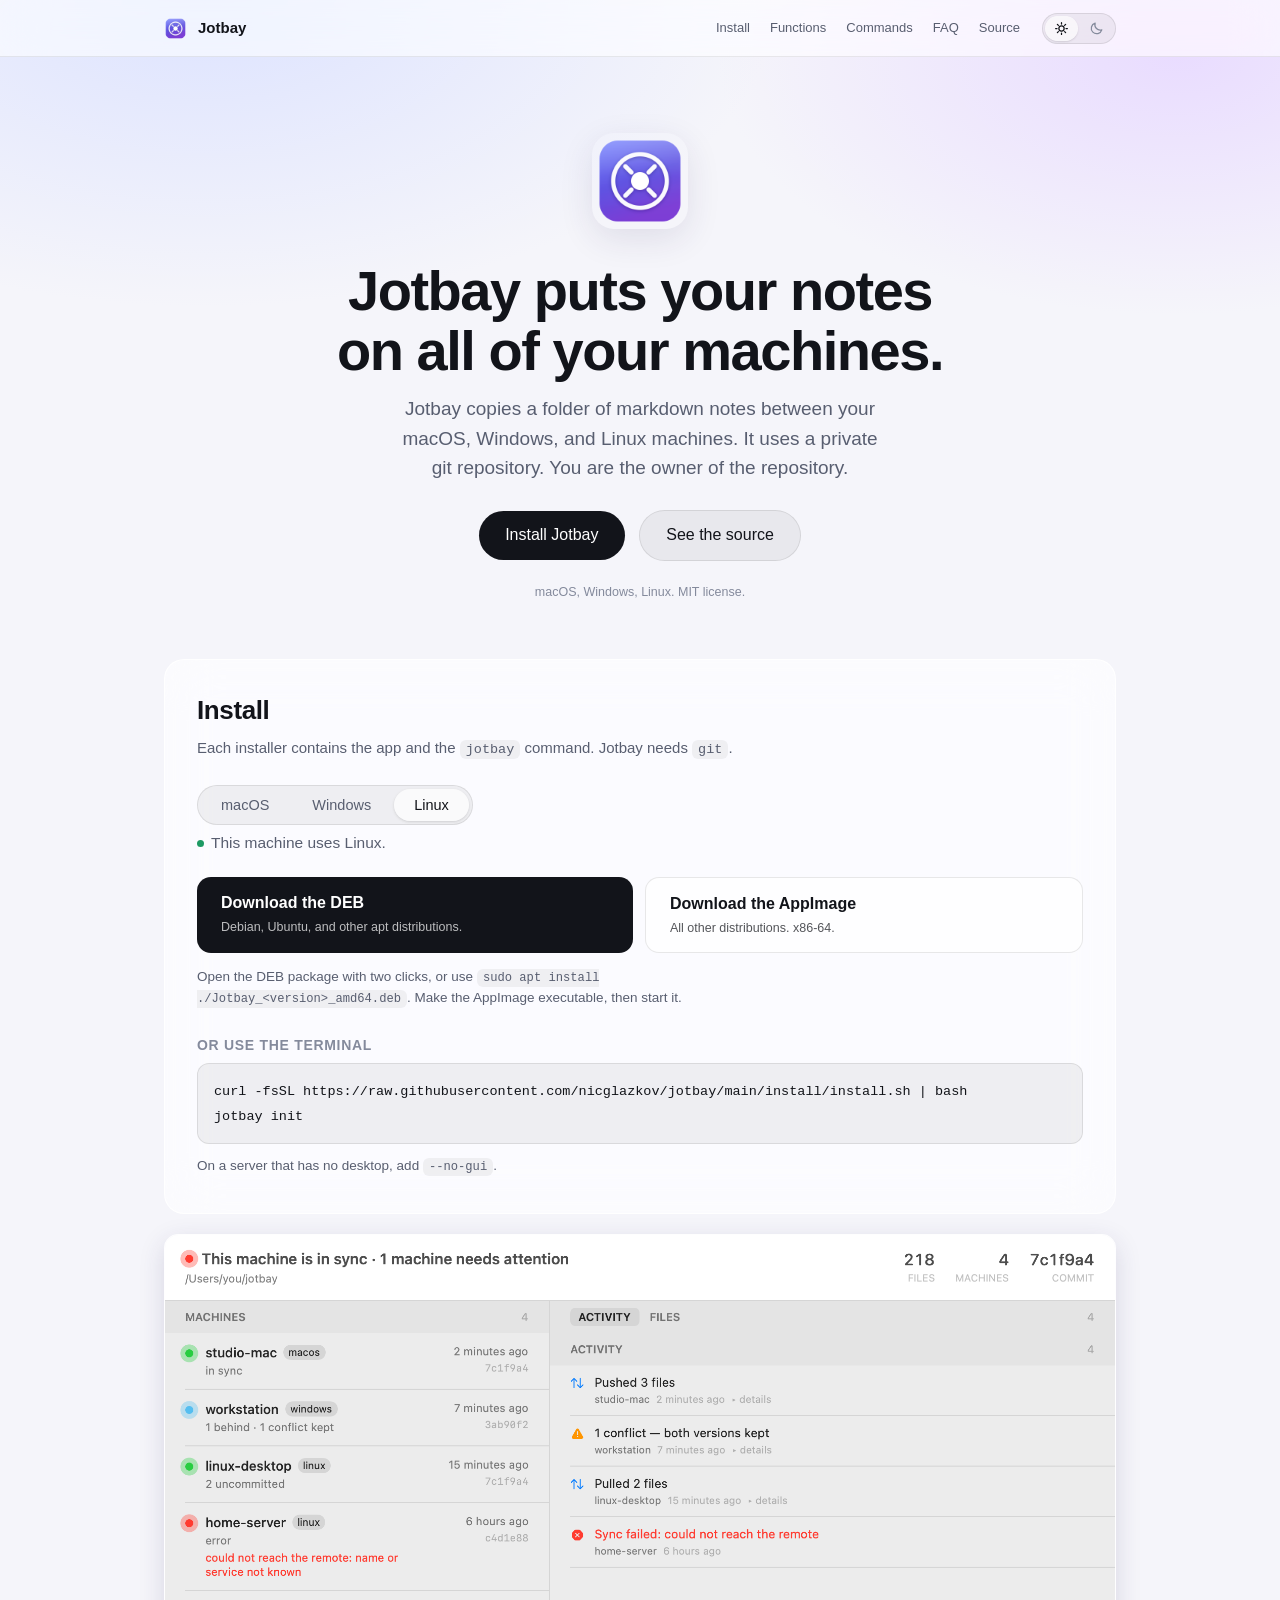
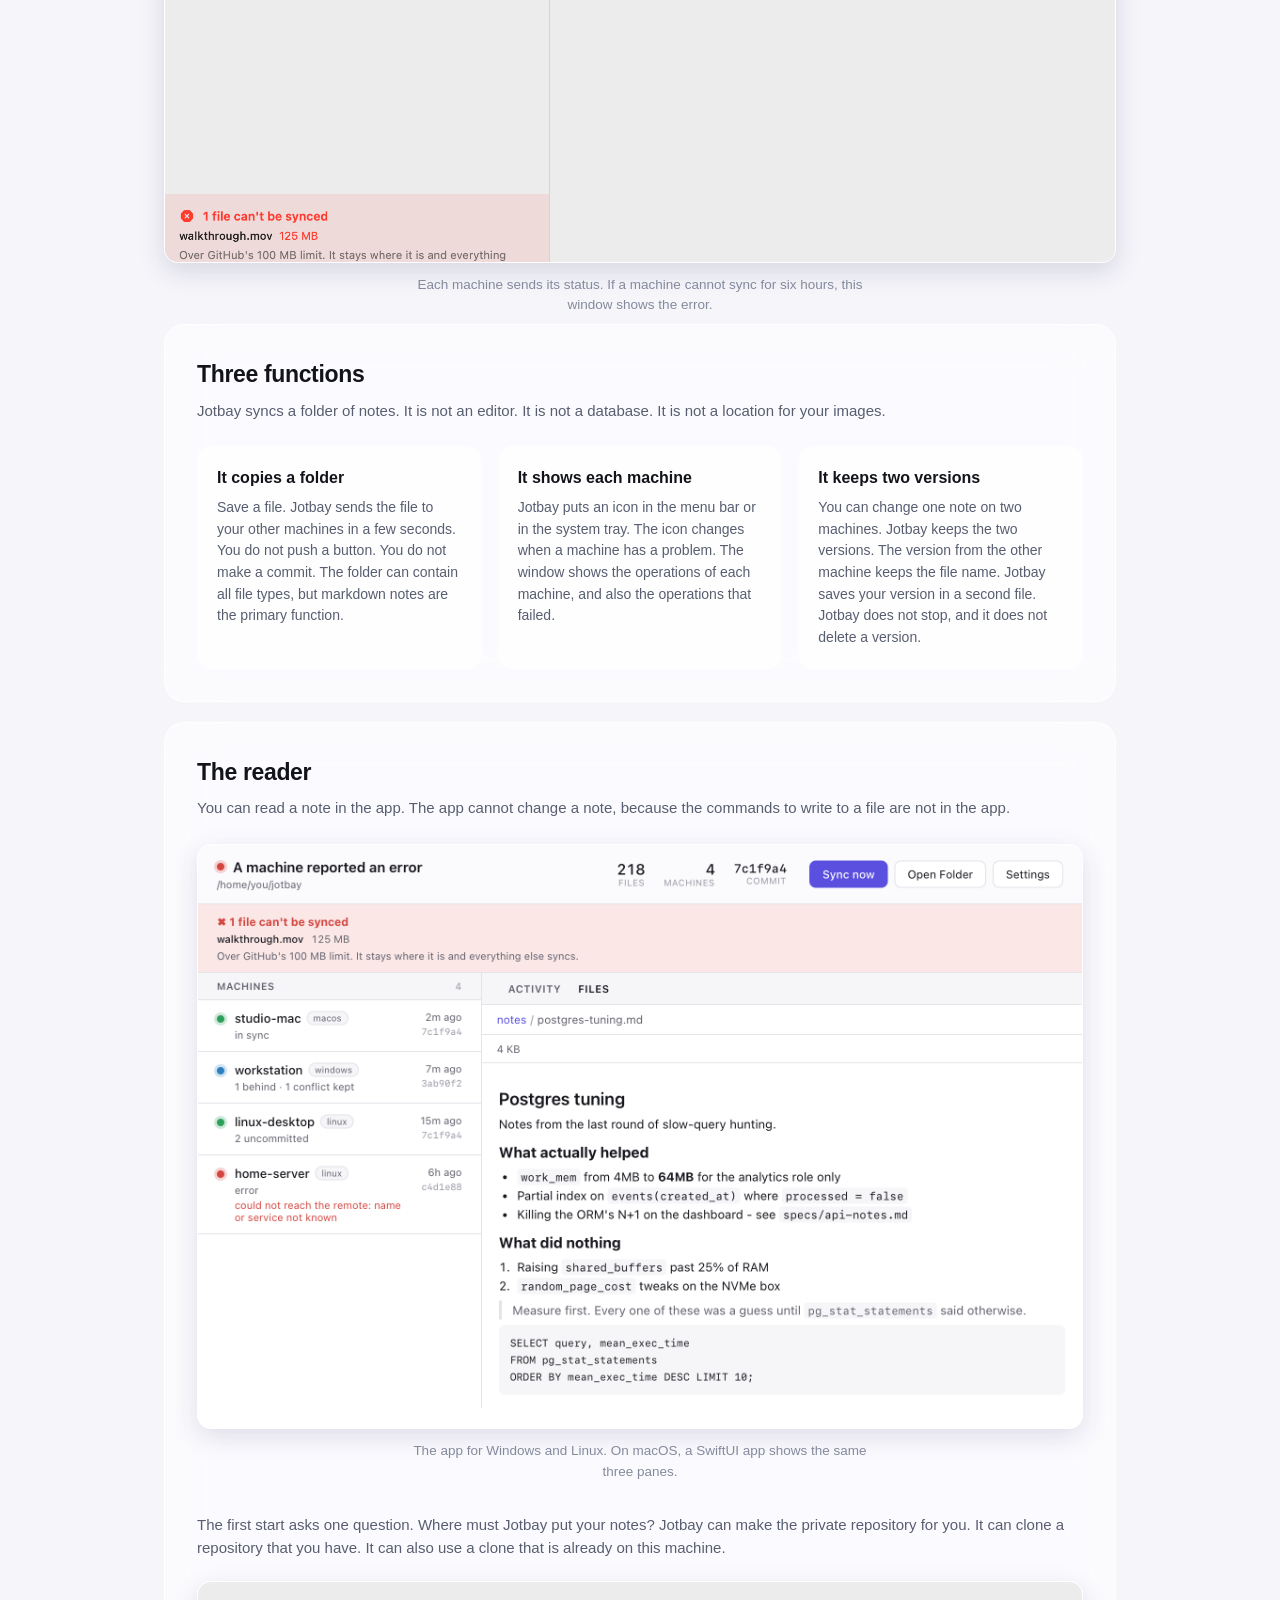
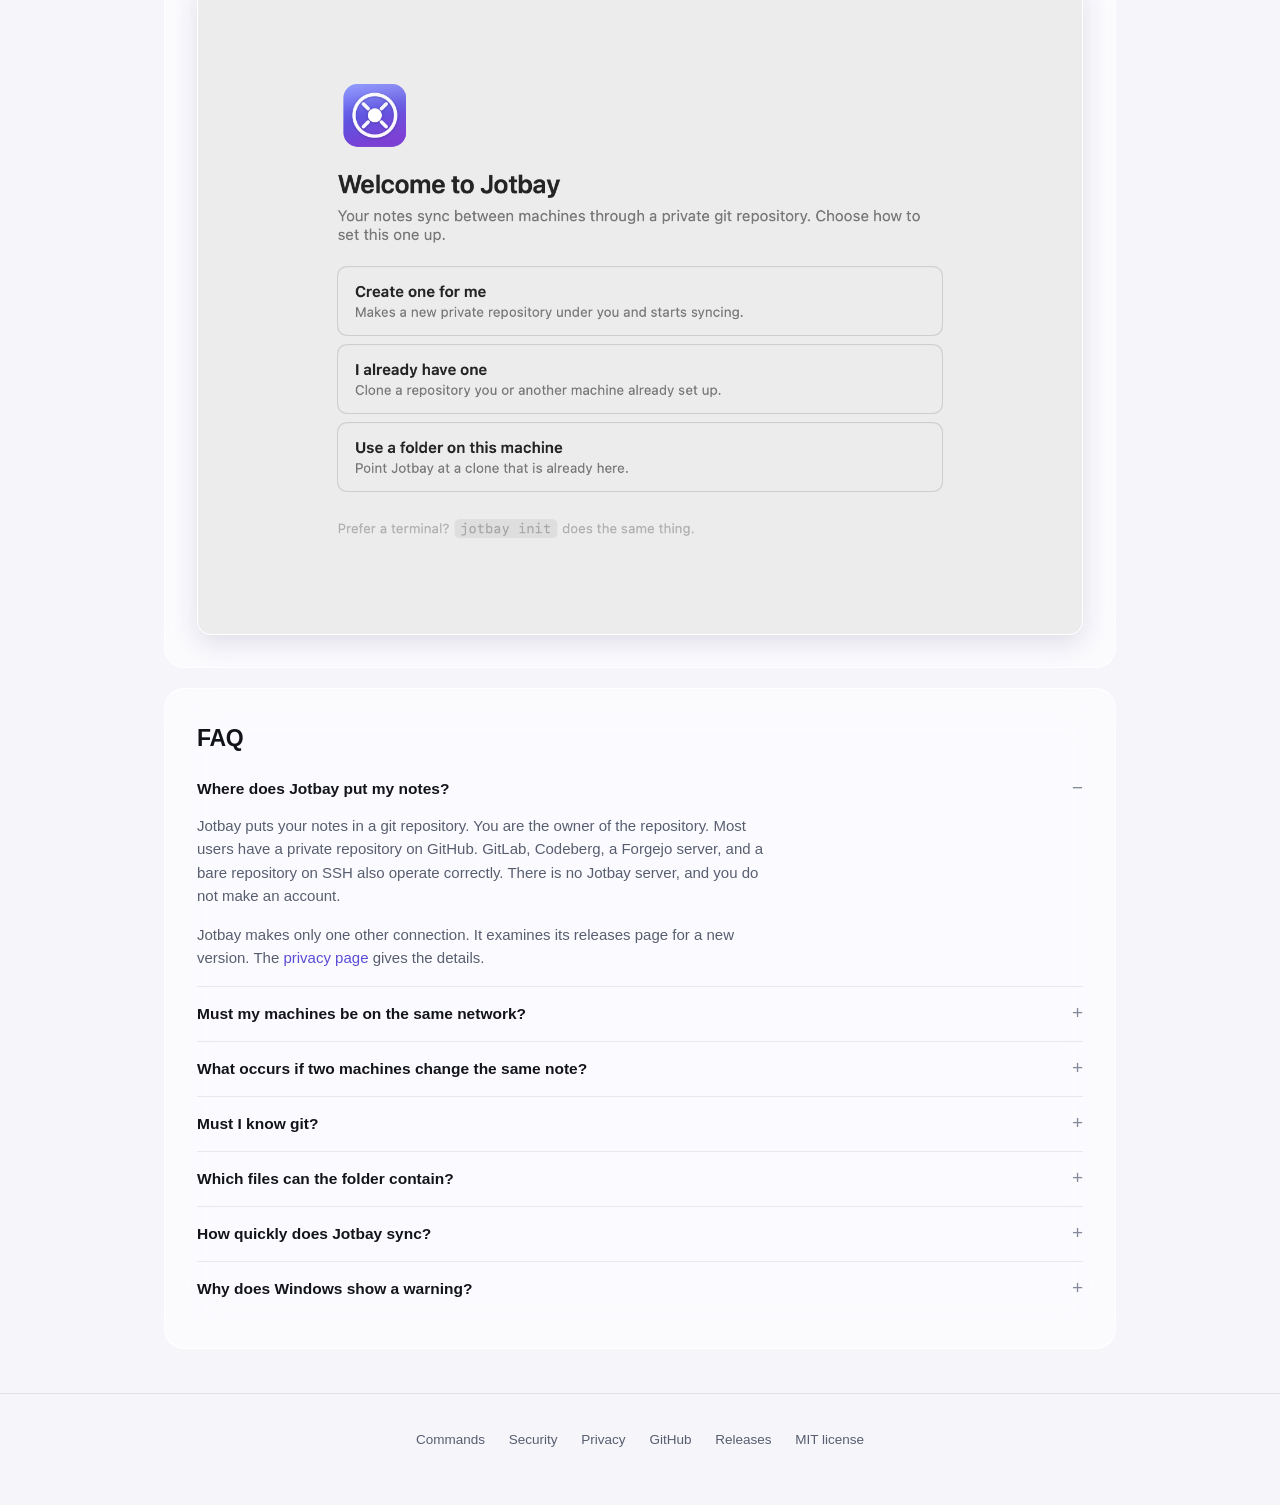
==== docs/index.html @ ca7bbd6d "Put install at the top, and give commands, security, and privacy real pages The install section move" ====
<!doctype html>
<html lang="en">
<head>
<meta charset="utf-8">
<meta name="viewport" content="width=device-width, initial-scale=1">
<title>Jotbay, your notes on all of your machines</title>
<meta name="description" content="Jotbay copies a folder of markdown notes to your macOS, Windows, and Linux machines. It uses a private git repository. There is no server and no account.">
<meta name="theme-color" content="#f5f5fa" media="(prefers-color-scheme: light)">
<meta name="theme-color" content="#08080c" media="(prefers-color-scheme: dark)">
<meta property="og:title" content="Jotbay">
<meta property="og:description" content="Jotbay puts your notes on all of your machines. It uses a private git repository. You are the owner of the repository.">
<meta property="og:type" content="website">
<meta property="og:url" content="https://nicglazkov.github.io/jotbay/">
<meta property="og:image" content="https://nicglazkov.github.io/jotbay/images/icon.png">
<meta name="twitter:card" content="summary_large_image">
<link rel="icon" href="images/icon.png">
<script>
  // Applied before first paint so the page never flashes the wrong theme.
  (function(){try{var s=localStorage.getItem("jotbay-theme");
  if(s==="light"||s==="dark")document.documentElement.setAttribute("data-theme",s);}catch(e){}})();
</script>
<link rel="stylesheet" href="style.css">
</head>
<body>

<div class="bar"><div class="shell">
  <a class="brand" href="index.html"><img src="images/icon.png" alt=""><b>Jotbay</b></a>
  <span class="grow"></span>
  <nav>
    <a href="#install">Install</a>
    <a href="#what">Functions</a>
    <a href="commands.html">Commands</a>
    <a href="#faq">FAQ</a>
    <a href="https://github.com/nicglazkov/jotbay">Source</a>
  </nav>
  <div class="themer" role="group" aria-label="Color theme">
    <button type="button" id="lightBtn" aria-pressed="false" aria-label="Light theme">
      <svg viewBox="0 0 24 24" fill="none" stroke="currentColor" stroke-width="2" stroke-linecap="round" aria-hidden="true">
        <circle cx="12" cy="12" r="4.2"/><path d="M12 2.6v2.2M12 19.2v2.2M2.6 12h2.2M19.2 12h2.2M5.4 5.4l1.6 1.6M17 17l1.6 1.6M18.6 5.4L17 7M7 17l-1.6 1.6"/>
      </svg></button>
    <button type="button" id="darkBtn" aria-pressed="false" aria-label="Dark theme">
      <svg viewBox="0 0 24 24" fill="none" stroke="currentColor" stroke-width="2" stroke-linecap="round" stroke-linejoin="round" aria-hidden="true">
        <path d="M20.5 14.2A8.6 8.6 0 0 1 9.8 3.5a8.6 8.6 0 1 0 10.7 10.7z"/>
      </svg></button>
  </div>
</div></div>

<div class="shell">

  <header class="hero">
    <img class="icon" src="images/icon.png" alt="" width="96" height="96">
    <h1>Jotbay puts your notes<br>on all of your machines.</h1>
    <p class="lede">Jotbay copies a folder of markdown notes between your macOS, Windows,
      and Linux machines. It uses a private git repository. You are the owner of the
      repository.</p>
    <div class="cta">
      <a class="fill" href="#install">Install Jotbay</a>
      <a class="ghost" href="https://github.com/nicglazkov/jotbay">See the source</a>
    </div>
    <p class="fineprint">macOS, Windows, Linux. MIT license.</p>
  </header>

  <section class="panel getit" id="install">
    <h2>Install</h2>
    <p class="note">Each installer contains the app and the <code>jotbay</code> command.
      Jotbay needs <code>git</code>.</p>

    <div class="tabrow">
      <div class="tabs" role="tablist" aria-label="Operating system">
        <button type="button" role="tab" id="tab-macos" data-os="macos"
                aria-selected="false" aria-controls="pane-macos">macOS</button>
        <button type="button" role="tab" id="tab-windows" data-os="windows"
                aria-selected="false" aria-controls="pane-windows">Windows</button>
        <button type="button" role="tab" id="tab-linux" data-os="linux"
                aria-selected="false" aria-controls="pane-linux">Linux</button>
      </div>
      <span class="ver" id="ver" hidden></span>
    </div>
    <p class="detected" id="detected" hidden></p>

    <div class="osp" id="pane-macos" role="tabpanel" aria-labelledby="tab-macos" hidden>
      <div class="dlrow">
        <a class="dl primary" data-asset="Jotbay.dmg"
           href="https://github.com/nicglazkov/jotbay/releases/latest">
          <span class="t">Download the DMG</span>
          <span class="s">macOS 14 or later. Apple silicon and Intel.</span>
        </a>
      </div>
      <p class="dlnote">Open the disk image. Move Jotbay to the Applications folder.
        Apple signed and notarized this app.</p>
      <h3>Or use Homebrew</h3>
      <pre><code>brew trust nicglazkov/tap
brew install --cask nicglazkov/tap/jotbay</code></pre>
      <p class="dlnote">Homebrew must trust a tap before it loads a cask from that tap.
        You do the first command one time.</p>
    </div>

    <div class="osp" id="pane-windows" role="tabpanel" aria-labelledby="tab-windows" hidden>
      <div class="dlrow">
        <a class="dl primary" data-asset="-setup.exe"
           href="https://github.com/nicglazkov/jotbay/releases/latest">
          <span class="t">Download the installer</span>
          <span class="s">Windows 10 or later. 64 bit.</span>
        </a>
      </div>
      <p class="dlnote">The installer writes only to your user account. It does not ask for
        administrator permission. This installer has no code signature, and SmartScreen
        shows a warning. Click <strong>More info</strong>, then click
        <strong>Run anyway</strong>.</p>
      <h3>Or use PowerShell</h3>
      <pre><code>irm https://raw.githubusercontent.com/nicglazkov/jotbay/main/install/install.ps1 | iex
jotbay init</code></pre>
    </div>

    <div class="osp" id="pane-linux" role="tabpanel" aria-labelledby="tab-linux" hidden>
      <div class="dlrow">
        <a class="dl primary" data-asset="_amd64.deb"
           href="https://github.com/nicglazkov/jotbay/releases/latest">
          <span class="t">Download the DEB</span>
          <span class="s">Debian, Ubuntu, and other apt distributions.</span>
        </a>
        <a class="dl second" data-asset=".AppImage"
           href="https://github.com/nicglazkov/jotbay/releases/latest">
          <span class="t">Download the AppImage</span>
          <span class="s">All other distributions. x86-64.</span>
        </a>
      </div>
      <p class="dlnote">Open the DEB package with two clicks, or use
        <code>sudo apt install ./Jotbay_&lt;version&gt;_amd64.deb</code>. Make the AppImage
        executable, then start it.</p>
      <h3>Or use the terminal</h3>
      <pre><code>curl -fsSL https://raw.githubusercontent.com/nicglazkov/jotbay/main/install/install.sh | bash
jotbay init</code></pre>
      <p class="dlnote">On a server that has no desktop, add <code>--no-gui</code>.</p>
    </div>
  </section>

  <figure class="stage">
    <img class="shot only-light" src="images/macos-main.png" alt="The Jotbay window. It shows four machines and a list of the operations of each machine">
    <img class="shot only-dark" src="images/macos-main-dark.png" alt="The Jotbay window. It shows four machines and a list of the operations of each machine">
    <figcaption>Each machine sends its status. If a machine cannot sync for six hours,
      this window shows the error.</figcaption>
  </figure>

  <section class="panel" id="what">
    <h2>Three functions</h2>
    <p class="note">Jotbay syncs a folder of notes. It is not an editor. It is not a database.
      It is not a location for your images.</p>
    <div class="trio">
      <div class="chip">
        <h3>It copies a folder</h3>
        <p>Save a file. Jotbay sends the file to your other machines in a few seconds. You do
          not push a button. You do not make a commit. The folder can contain all file types,
          but markdown notes are the primary function.</p>
      </div>
      <div class="chip">
        <h3>It shows each machine</h3>
        <p>Jotbay puts an icon in the menu bar or in the system tray. The icon changes when a
          machine has a problem. The window shows the operations of each machine, and also the
          operations that failed.</p>
      </div>
      <div class="chip">
        <h3>It keeps two versions</h3>
        <p>You can change one note on two machines. Jotbay keeps the two versions. The version
          from the other machine keeps the file name. Jotbay saves your version in a second
          file. Jotbay does not stop, and it does not delete a version.</p>
      </div>
    </div>
  </section>

  <section class="panel">
    <h2>The reader</h2>
    <p class="note">You can read a note in the app. The app cannot change a note, because the
      commands to write to a file are not in the app.</p>
    <figure>
      <img class="shot" src="images/tauri-preview.png" alt="A markdown note in the Jotbay reader. The note has headings, lists, and a code block">
      <figcaption>The app for Windows and Linux. On macOS, a SwiftUI app shows the same
        three panes.</figcaption>
    </figure>
    <p class="note" style="margin:30px 0 22px">The first start asks one question. Where must
      Jotbay put your notes? Jotbay can make the private repository for you. It can clone a
      repository that you have. It can also use a clone that is already on this machine.</p>
    <figure>
      <img class="shot only-light" src="images/macos-first-run.png" alt="The first start of Jotbay. It shows the three setup options">
      <img class="shot only-dark" src="images/macos-first-run-dark.png" alt="The first start of Jotbay. It shows the three setup options">
    </figure>
  </section>

  <section class="panel" id="faq">
    <h2>FAQ</h2>

    <details class="qa" open>
      <summary>Where does Jotbay put my notes?</summary>
      <p>Jotbay puts your notes in a git repository. You are the owner of the repository. Most
        users have a private repository on GitHub. GitLab, Codeberg, a Forgejo server, and a
        bare repository on SSH also operate correctly. There is no Jotbay server, and you do
        not make an account.</p>
      <p>Jotbay makes only one other connection. It examines its releases page for a new
        version. The <a href="privacy.html">privacy page</a> gives the details.</p>
    </details>

    <details class="qa">
      <summary>Must my machines be on the same network?</summary>
      <p>No. The machines do not connect to each other. Each machine connects only to the git
        repository. A laptop on a hotel network and a desktop at your home operate in the same
        manner. You do not need a VPN, and you do not open a port.</p>
    </details>

    <details class="qa">
      <summary>What occurs if two machines change the same note?</summary>
      <p>Jotbay keeps the two versions. The version from the other machine keeps the file name.
        Jotbay saves your version as <code>note.conflict-&lt;machine&gt;-&lt;time&gt;.md</code>.
        You can correct the two files later. Jotbay does not stop the sync.</p>
    </details>

    <details class="qa">
      <summary>Must I know git?</summary>
      <p>No. The setup asks where to put your notes, and Jotbay does the other steps. The word
        commit is not in the interface.</p>
      <p>If you know git, the repository is a usual git repository. You can examine it, clone
        it, and use it in a script.</p>
    </details>

    <details class="qa">
      <summary>Which files can the folder contain?</summary>
      <p>The folder can contain all file types. Jotbay copies each file byte for byte. The
        limits come from git, not from Jotbay. Git rejects a file of 100 MB or more. Jotbay
        does not make a commit for such a file, and it shows the file in the app.</p>
      <p>The quantity of the changes is more important than the size. Git keeps a copy of each
        version of a binary file. If you change an image 20 times, the repository keeps the 20
        versions. Each machine then downloads the 20 versions. Markdown notes, screenshots,
        and PDF files are satisfactory. Put video files in a different location.</p>
    </details>

    <details class="qa">
      <summary>How quickly does Jotbay sync?</summary>
      <p>Jotbay syncs two seconds after you stop. Usually a note is on your other machines in
        less than ten seconds. If you make no changes, Jotbay stops the checks. If you open a
        window, Jotbay asks the other machines for their status.</p>
      <p>Two users cannot write in one note at the same time. Jotbay is a tool for the notes
        that you need on the next machine.</p>
    </details>

    <details class="qa">
      <summary>Why does Windows show a warning?</summary>
      <p>The Windows installer has no code signature. Microsoft Defender SmartScreen shows a
        warning for an unknown app. Click <strong>More info</strong>, then click
        <strong>Run anyway</strong>. The browser shows no warning, and the installer does not
        ask for administrator permission. The macOS app has a signature and a notarization
        from Apple.</p>
    </details>
  </section>

</div>

<footer>
  <a href="commands.html">Commands</a>
  <a href="security.html">Security</a>
  <a href="privacy.html">Privacy</a>
  <a href="https://github.com/nicglazkov/jotbay">GitHub</a>
  <a href="https://github.com/nicglazkov/jotbay/releases">Releases</a>
  <a href="https://github.com/nicglazkov/jotbay/blob/main/LICENSE">MIT license</a>
</footer>

<script src="theme.js"></script>
<script>
  // The install pane. The tabs work with no network and no detection; the
  // fetch below only upgrades the buttons from "the releases page" to the
  // exact file, and names the version. A failed fetch changes nothing.
  var REPO = "nicglazkov/jotbay";
  var NAMES = {macos: "macOS", windows: "Windows", linux: "Linux"};
  var tabs = [].slice.call(document.querySelectorAll(".tabs button"));
  var line = document.getElementById("detected");

  // Android reports "Linux" and iOS reports a Mac-like platform, so both are
  // tested first. Neither has a Jotbay build, and a guess for them would send
  // a phone user to a file that cannot run.
  function detect(){
    var ua = navigator.userAgent || "";
    var p = (navigator.userAgentData && navigator.userAgentData.platform) ||
            navigator.platform || "";
    if (/Android/i.test(ua)) return "mobile";
    if (/iPhone|iPad|iPod/i.test(ua)) return "mobile";
    if (/Mac/i.test(p) || /Mac OS X/i.test(ua)) return "macos";
    if (/Win/i.test(p) || /Windows/i.test(ua)) return "windows";
    if (/Linux|X11|CrOS/i.test(p + ua)) return "linux";
    return null;
  }
  var found = detect();

  // The line under the tabs describes the detected machine, so it must go away
  // when the visitor selects a different tab. If it stays, the page says
  // "This machine uses macOS" above the Linux downloads.
  function selectOS(os){
    tabs.forEach(function(t){
      var on = t.getAttribute("data-os") === os;
      t.setAttribute("aria-selected", String(on));
      document.getElementById("pane-" + t.getAttribute("data-os")).hidden = !on;
    });
    if (found === "mobile") {
      line.className = "detected plain";
      line.textContent = "Jotbay operates on a desktop machine.";
      line.hidden = false;
    } else if (found && found === os) {
      line.className = "detected";
      line.textContent = "This machine uses " + NAMES[found] + ".";
      line.hidden = false;
    } else {
      line.hidden = true;
    }
  }
  tabs.forEach(function(t){
    t.addEventListener("click", function(){ selectOS(t.getAttribute("data-os")); });
  });

  selectOS(found && found !== "mobile" ? found : "macos");

  fetch("https://api.github.com/repos/" + REPO + "/releases/latest")
    .then(function(r){ return r.ok ? r.json() : Promise.reject(); })
    .then(function(rel){
      var ver = document.getElementById("ver");
      ver.textContent = "Version " + String(rel.tag_name).replace(/^v/, "");
      ver.hidden = false;
      [].forEach.call(document.querySelectorAll("a[data-asset]"), function(a){
        var suffix = a.getAttribute("data-asset");
        for (var i = 0; i < rel.assets.length; i++) {
          if (rel.assets[i].name.slice(-suffix.length) === suffix) {
            a.href = rel.assets[i].browser_download_url;
            return;
          }
        }
      });
    })
    .catch(function(){ /* the buttons already point at the releases page */ });
</script>

</body>
</html>
---- docs/style.css ----
/* Jotbay site.
   Shares its shape with the Overhang site so the two read as a family: glass
   over a soft wash, one column, panels rather than full-bleed sections. The
   hues differ because the products do. Jotbay's mark is indigo, so the wash
   runs indigo into violet. */

:root{
  --wash-a:#dde3ff; --wash-b:#e9dcff; --page:#f5f5fa;
  --glass:rgba(255,255,255,.62); --glass-line:rgba(255,255,255,.9);
  --glass-inner:rgba(255,255,255,.66);
  --text:#12141a; --muted:#585e70; --faint:#848a9c;
  --accent:#5b4bd6; --rule:rgba(0,0,0,.08);
  --solid:#12141a; --solid-ink:#fff;
  --soft:rgba(0,0,0,.05); --soft-line:rgba(0,0,0,.09);
  --shadow:0 10px 34px rgba(45,40,95,.11);
  --shot-shadow:0 8px 26px rgba(45,40,95,.15);
  --navbg:rgba(255,255,255,.6);
  --ok:#1d9a63; --warn:#a8730b;
}
@media (prefers-color-scheme: dark){
  :root:not([data-theme="light"]){
    --wash-a:#231e5c; --wash-b:#3d1f52; --page:#08080c;
    --glass:rgba(255,255,255,.055); --glass-line:rgba(255,255,255,.1);
    --glass-inner:rgba(255,255,255,.05);
    --text:#f5f5f7; --muted:#a9afc2; --faint:#7a8199;
    --accent:#a99cff; --rule:rgba(255,255,255,.08);
    --solid:#fff; --solid-ink:#101018;
    --soft:rgba(255,255,255,.09); --soft-line:rgba(255,255,255,.16);
    --shadow:0 18px 50px rgba(0,0,0,.5);
    --shot-shadow:0 12px 34px rgba(0,0,0,.5);
    --navbg:rgba(12,12,18,.55);
    --ok:#4ad295; --warn:#e8b551;
  }
}
:root[data-theme="dark"]{
  --wash-a:#231e5c; --wash-b:#3d1f52; --page:#08080c;
  --glass:rgba(255,255,255,.055); --glass-line:rgba(255,255,255,.1);
  --glass-inner:rgba(255,255,255,.05);
  --text:#f5f5f7; --muted:#a9afc2; --faint:#7a8199;
  --accent:#a99cff; --rule:rgba(255,255,255,.08);
  --solid:#fff; --solid-ink:#101018;
  --soft:rgba(255,255,255,.09); --soft-line:rgba(255,255,255,.16);
  --shadow:0 18px 50px rgba(0,0,0,.5);
  --shot-shadow:0 12px 34px rgba(0,0,0,.5);
  --navbg:rgba(12,12,18,.55);
  --ok:#4ad295; --warn:#e8b551;
}

*{box-sizing:border-box}
body{
  margin:0;color:var(--text);font-size:17px;line-height:1.55;min-height:100vh;
  font-family:-apple-system,BlinkMacSystemFont,"SF Pro Display","SF Pro Text","Segoe UI",Roboto,"Helvetica Neue",sans-serif;
  -webkit-font-smoothing:antialiased;
  background-color:var(--page);
  background-image:
    radial-gradient(72% 55% at 16% 0,var(--wash-a) 0,transparent 62%),
    radial-gradient(62% 50% at 92% 6%,var(--wash-b) 0,transparent 58%);
  background-attachment:fixed;
}
a{color:var(--accent);text-decoration:none}
a:hover{text-decoration:underline}
code,kbd{font-family:ui-monospace,"SF Mono",Menlo,Consolas,monospace;font-size:.9em}
code{background:var(--soft);border-radius:6px;padding:2px 6px}
pre{background:var(--soft);border:1px solid var(--soft-line);border-radius:12px;
  padding:14px 16px;overflow-x:auto;line-height:1.5;margin:12px 0}
pre code{background:none;padding:0;font-size:13.5px}
.shell{max-width:1000px;margin:0 auto;padding:0 24px}
.grow{flex:1}

/* nav */
.bar{position:sticky;top:0;z-index:20;background:var(--navbg);
  backdrop-filter:blur(22px) saturate(180%);-webkit-backdrop-filter:blur(22px) saturate(180%);
  border-bottom:1px solid var(--rule)}
.bar .shell{display:flex;align-items:center;gap:22px;height:56px;font-size:13px}
.bar img{width:23px;height:23px;border-radius:6px}
.bar b{font-weight:600;font-size:15px}
.bar .brand{display:flex;align-items:center;gap:11px;color:var(--text)}
.bar .brand:hover{text-decoration:none}
.bar nav{display:flex;gap:20px}
.bar nav a{color:var(--muted)}
.bar nav a:hover{color:var(--text);text-decoration:none}
@media (max-width:640px){.bar nav{display:none}}

.themer{display:flex;background:var(--soft);border:1px solid var(--soft-line);
  border-radius:99px;padding:2px;gap:2px}
.themer button{appearance:none;background:none;border:0;cursor:pointer;padding:5px 9px;
  border-radius:99px;color:var(--faint);display:flex;align-items:center;line-height:0}
.themer button svg{width:15px;height:15px}
.themer button[aria-pressed="true"]{background:var(--glass-inner);color:var(--text);
  box-shadow:0 1px 2px rgba(0,0,0,.12)}

/* hero */
.hero{text-align:center;padding:76px 0 44px}
.hero .icon{width:96px;height:96px;border-radius:22px;box-shadow:var(--shadow)}
.hero h1{font-size:clamp(34px,5.6vw,56px);line-height:1.06;letter-spacing:-.026em;
  font-weight:700;margin:24px 0 14px}
.hero .lede{font-size:19px;color:var(--muted);max-width:46ch;margin:0 auto 28px}
.cta a{display:inline-block;padding:12px 26px;border-radius:99px;font-size:16px;
  font-weight:500;margin:0 5px 8px}
.cta a:hover{text-decoration:none}
.fill{background:var(--solid);color:var(--solid-ink)}
.fill:hover{filter:brightness(1.12)}
.ghost{background:var(--soft);border:1px solid var(--soft-line);color:var(--text)}
.ghost:hover{background:var(--glass-inner)}
.fineprint{font-size:12.5px;color:var(--faint);margin-top:14px}

/* screenshots */
.shot{width:100%;display:block;border-radius:14px;border:1px solid var(--glass-line);
  box-shadow:var(--shot-shadow)}
figure{margin:0}
figcaption{font-size:13.5px;color:var(--faint);text-align:center;margin-top:12px;
  max-width:62ch;margin-left:auto;margin-right:auto}
.stage{padding-bottom:8px}
.pair{display:grid;grid-template-columns:1fr 1fr;gap:16px}
@media (max-width:720px){.pair{grid-template-columns:1fr}}
/* Every screenshot ships in both themes. Showing the wrong one is the fastest
   way to make a page feel unfinished. */
.only-light{display:block} .only-dark{display:none}
@media (prefers-color-scheme: dark){
  :root:not([data-theme="light"]) .only-light{display:none}
  :root:not([data-theme="light"]) .only-dark{display:block}
}
:root[data-theme="dark"] .only-light{display:none}
:root[data-theme="dark"] .only-dark{display:block}
:root[data-theme="light"] .only-light{display:block}
:root[data-theme="light"] .only-dark{display:none}

/* panels */
.panel{background:var(--glass);backdrop-filter:blur(26px) saturate(180%);
  -webkit-backdrop-filter:blur(26px) saturate(180%);
  border:1px solid var(--glass-line);border-radius:20px;padding:32px;margin-bottom:20px}
@media (max-width:640px){.panel{padding:24px 20px}}
.panel h2{font-size:23px;font-weight:700;letter-spacing:-.015em;margin:0 0 6px}
.panel .note{color:var(--muted);margin:0 0 24px;font-size:15px}
.panel > p{color:var(--muted);font-size:15.5px}
.panel > p strong{color:var(--text)}
h2 .lead{color:var(--faint);font-weight:600}

.trio{display:grid;gap:16px;grid-template-columns:repeat(auto-fit,minmax(215px,1fr))}
.chip{background:var(--glass-inner);border-radius:15px;padding:20px}
.chip h3{font-size:16px;margin:0 0 6px;font-weight:600}
.chip p{margin:0;color:var(--muted);font-size:14px}

/* install */
.plat{display:grid;gap:14px;grid-template-columns:repeat(auto-fit,minmax(260px,1fr));
  margin-bottom:22px}
.os{background:var(--glass-inner);border-radius:15px;padding:18px 20px}
.os h3{margin:0 0 4px;font-size:15.5px;font-weight:600;display:flex;align-items:center;gap:8px}
.os p{margin:0;color:var(--muted);font-size:13.5px}
.os .file{font-family:ui-monospace,Menlo,monospace;font-size:12.5px;color:var(--faint);
  display:block;margin-top:8px;word-break:break-all}
.badge{font-size:11px;font-weight:600;letter-spacing:.02em;text-transform:uppercase;
  padding:2px 7px;border-radius:99px;background:var(--soft);color:var(--faint)}
.badge.ok{color:var(--ok)} .badge.warn{color:var(--warn)}

/* command table */
table{border-collapse:collapse;width:100%;font-size:14.5px;margin-top:8px}
td,th{text-align:left;padding:9px 14px 9px 0;border-bottom:1px solid var(--rule);
  vertical-align:top}
th{font-size:12px;text-transform:uppercase;letter-spacing:.04em;color:var(--faint);
  font-weight:600}
td:first-child{font-family:ui-monospace,Menlo,monospace;font-size:13px;white-space:nowrap;
  padding-right:22px}
td:last-child{color:var(--muted)}

/* faq */
.qa{border-bottom:1px solid var(--rule)}
.qa:last-of-type{border-bottom:0}
.qa summary{cursor:pointer;list-style:none;padding:15px 0;font-weight:600;font-size:15.5px;
  display:flex;justify-content:space-between;align-items:baseline;gap:16px}
.qa summary::-webkit-details-marker{display:none}
.qa summary::after{content:"+";color:var(--faint);font-weight:400;font-size:19px;line-height:1}
.qa[open] summary::after{content:"\2212"}
.qa p{color:var(--muted);font-size:15px;margin:0 0 16px;max-width:70ch}
.qa p:first-of-type{margin-top:-2px}

/* footer */
footer{padding:36px 24px 56px;text-align:center;font-size:13.5px;color:var(--faint);
  border-top:1px solid var(--rule);margin-top:44px}
footer a{color:var(--muted);margin:0 10px}
footer .tag{margin-top:14px}

/* install -------------------------------------------------------------------
   The one section a visitor came for, so it sits directly under the hero and
   is the only panel allowed to be loud. */
.getit{padding-top:30px}
.getit h2{font-size:26px}
.tabrow{display:flex;align-items:center;gap:14px;flex-wrap:wrap;margin:20px 0 6px}
.tabs{display:flex;background:var(--soft);border:1px solid var(--soft-line);
  border-radius:99px;padding:3px;gap:3px}
.tabs button{appearance:none;background:none;border:0;cursor:pointer;
  padding:8px 20px;border-radius:99px;color:var(--muted);font-size:14.5px;
  font-weight:500;font-family:inherit}
.tabs button:hover{color:var(--text)}
.tabs button[aria-selected="true"]{background:var(--glass-inner);color:var(--text);
  box-shadow:0 1px 3px rgba(0,0,0,.14)}
.ver{font-size:12.5px;color:var(--faint);font-family:ui-monospace,Menlo,monospace}
.detected{font-size:13.5px;color:var(--muted);margin:0 0 22px;display:flex;
  align-items:center;gap:7px}
.detected::before{content:"";width:7px;height:7px;border-radius:99px;
  background:var(--ok);flex:none}
.detected.plain::before{background:var(--faint)}

.osp[hidden]{display:none}
.dlrow{display:flex;gap:12px;flex-wrap:wrap;margin-bottom:14px}
.dl{display:flex;flex-direction:column;gap:2px;padding:14px 24px;border-radius:14px;
  min-width:230px;flex:1}
.dl:hover{text-decoration:none}
.dl .t{font-size:16px;font-weight:600}
.dl .s{font-size:12.5px;opacity:.72;font-weight:400}
.dl.primary{background:var(--solid);color:var(--solid-ink)}
.dl.primary:hover{filter:brightness(1.12)}
.dl.second{background:var(--glass-inner);border:1px solid var(--soft-line);color:var(--text)}
.dl.second:hover{background:var(--soft)}
.dlnote{font-size:13.5px;color:var(--muted);margin:0 0 4px;max-width:68ch}
.osp h3{font-size:14px;font-weight:600;color:var(--faint);text-transform:uppercase;
  letter-spacing:.05em;margin:26px 0 6px}
.osp pre{margin-top:6px}

/* sub-pages */
.subhead{padding:56px 0 30px}
.subhead h1{font-size:clamp(28px,4.4vw,40px);letter-spacing:-.022em;margin:0 0 10px;
  font-weight:700}
.subhead p{color:var(--muted);font-size:17px;margin:0;max-width:62ch}
.back{font-size:13.5px;color:var(--faint);display:inline-block;margin-bottom:18px}
.panel h3.sub{font-size:16.5px;font-weight:600;margin:26px 0 6px}
.panel h3.sub:first-child{margin-top:0}
.panel ul{color:var(--muted);font-size:15.5px;padding-left:20px;margin:8px 0}
.panel li{margin-bottom:7px}
.updated{font-size:12.5px;color:var(--faint);margin-top:8px}
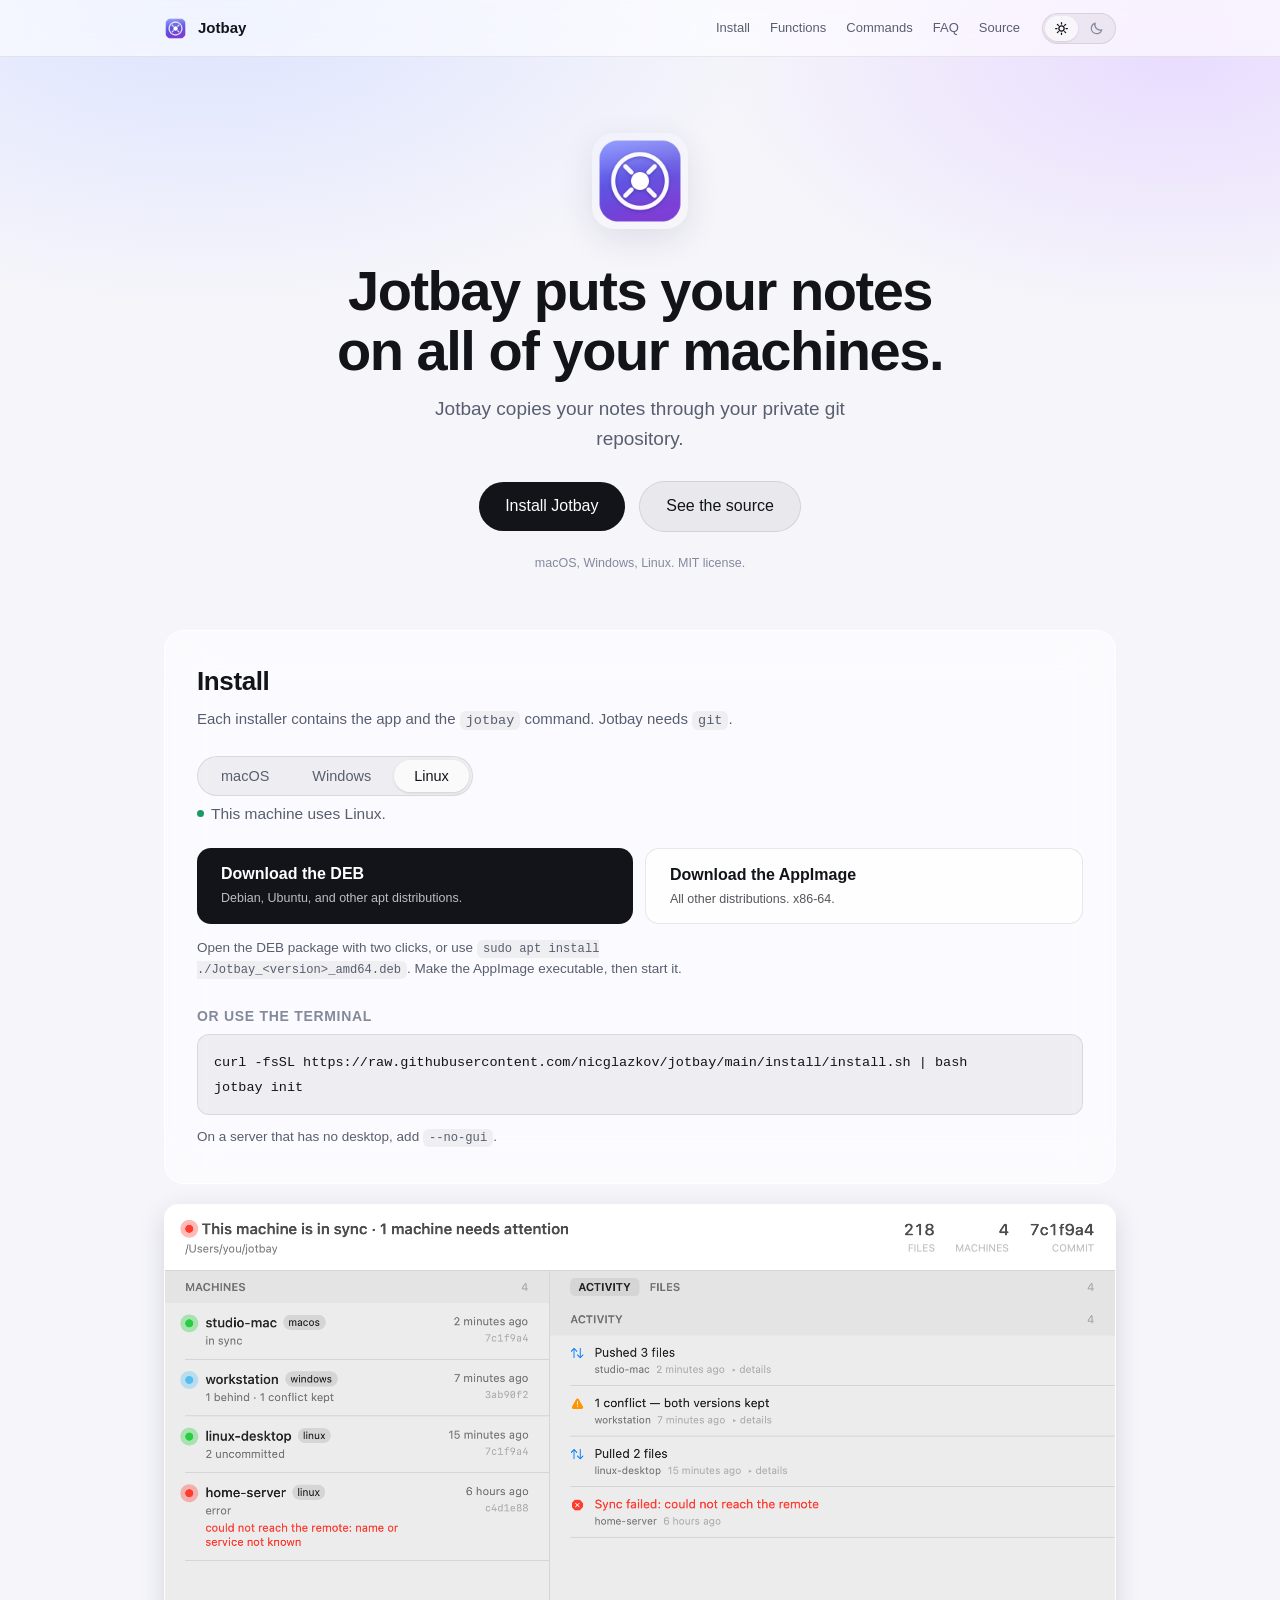
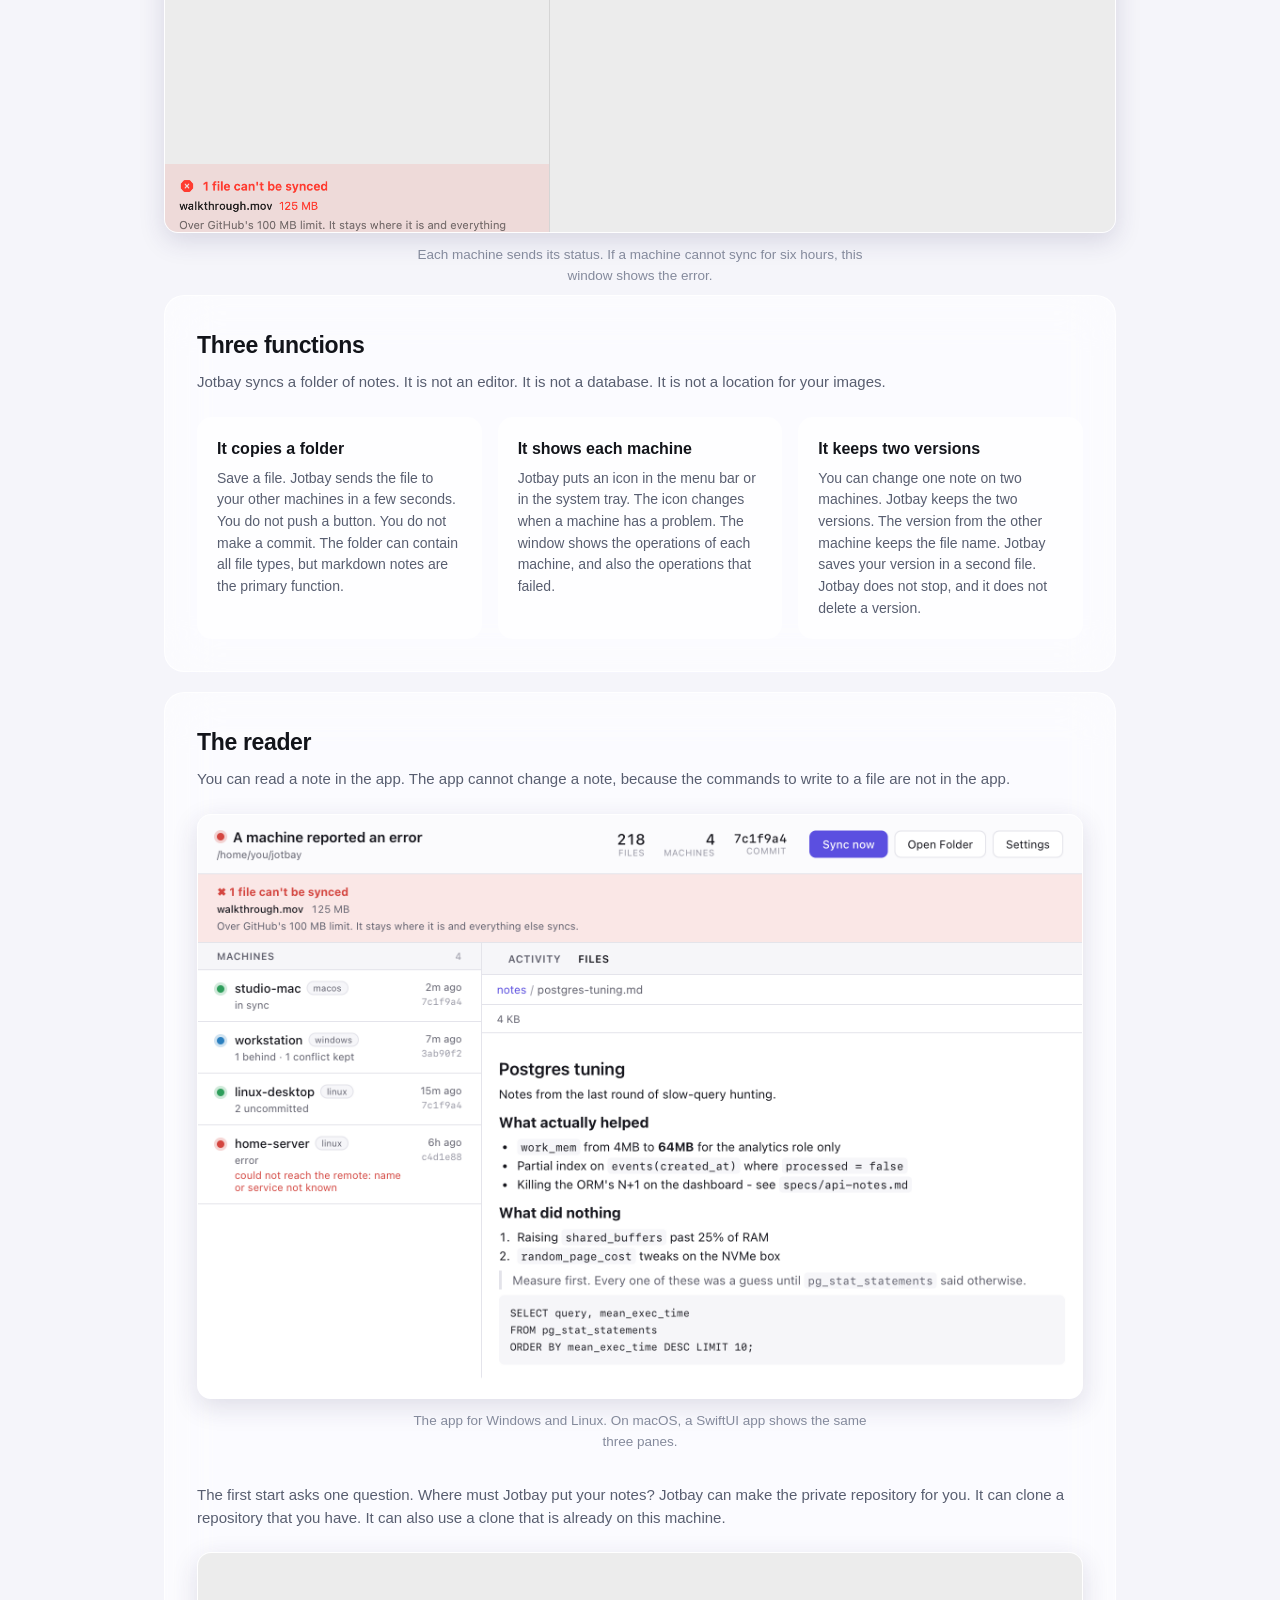
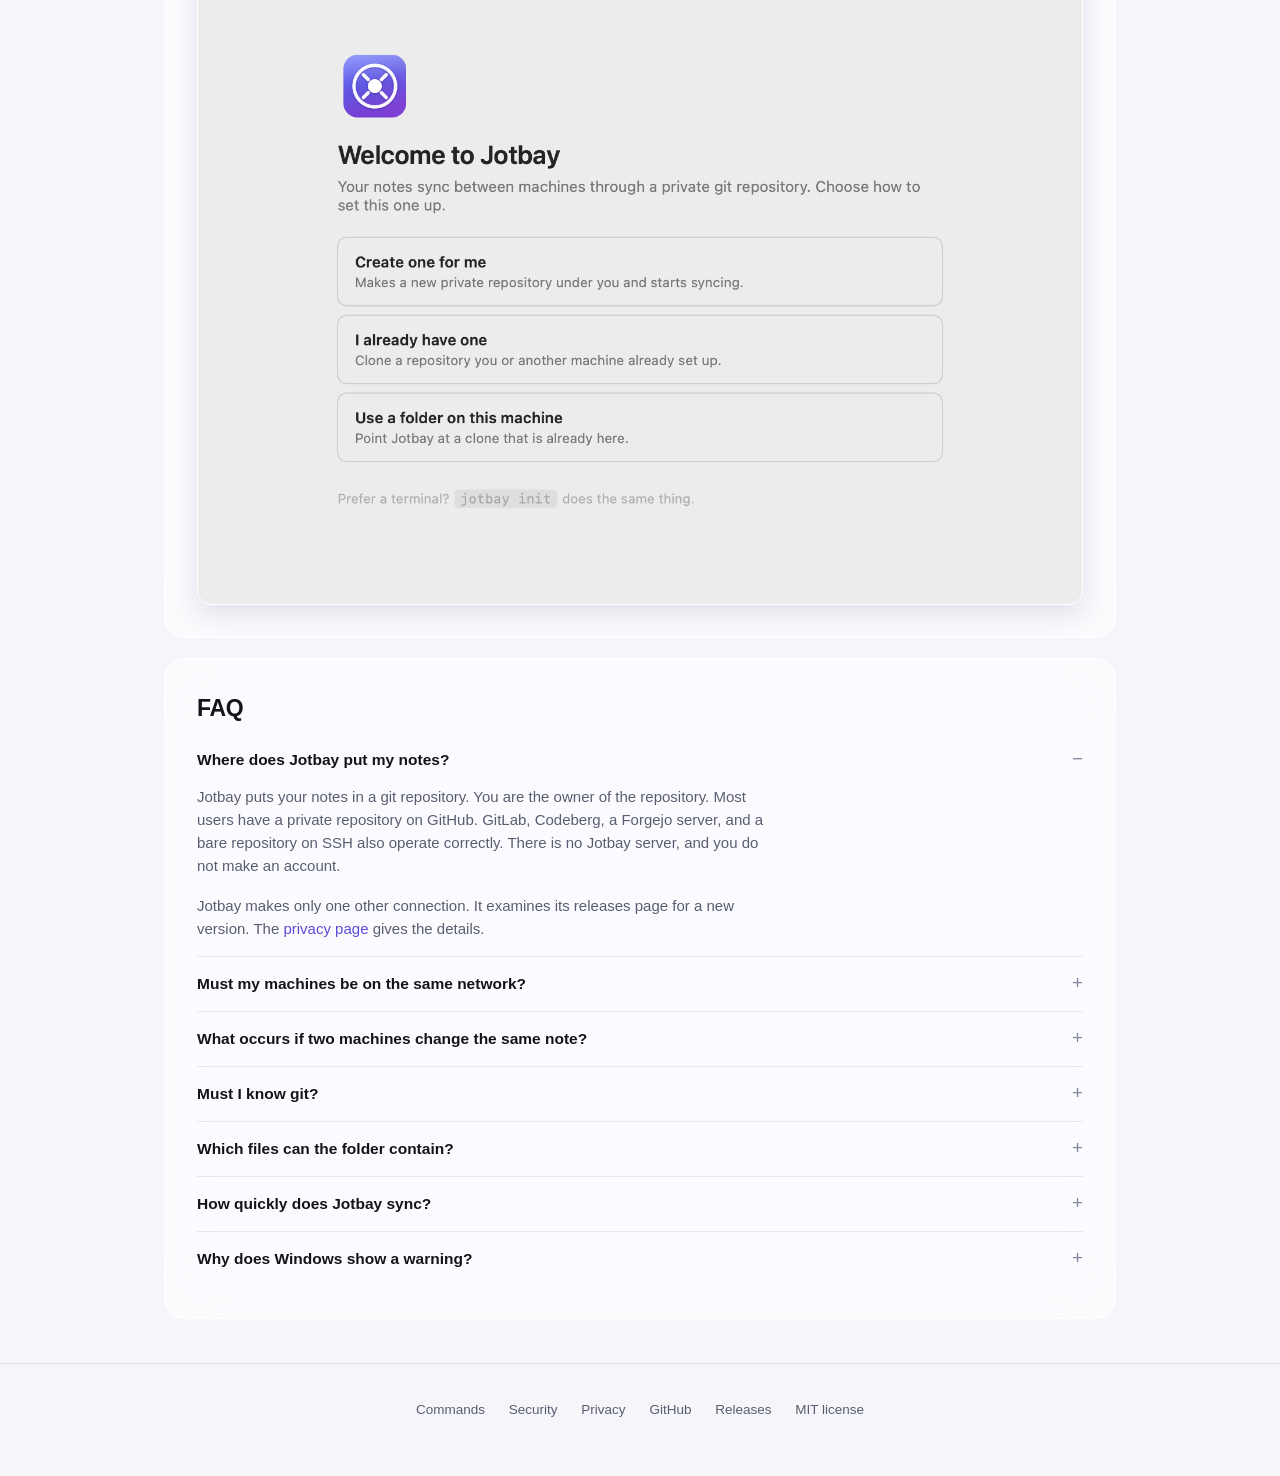
==== commit 83585dd6: "Cut the hero lede to one line Twenty-seven words down to nine. The three machines are named in the f" ====
--- a/docs/index.html
+++ b/docs/index.html
@@ -50,9 +50,7 @@
   <header class="hero">
     <img class="icon" src="images/icon.png" alt="" width="96" height="96">
     <h1>Jotbay puts your notes<br>on all of your machines.</h1>
-    <p class="lede">Jotbay copies a folder of markdown notes between your macOS, Windows,
-      and Linux machines. It uses a private git repository. You are the owner of the
-      repository.</p>
+    <p class="lede">Jotbay copies your notes through your private git repository.</p>
     <div class="cta">
       <a class="fill" href="#install">Install Jotbay</a>
       <a class="ghost" href="https://github.com/nicglazkov/jotbay">See the source</a>
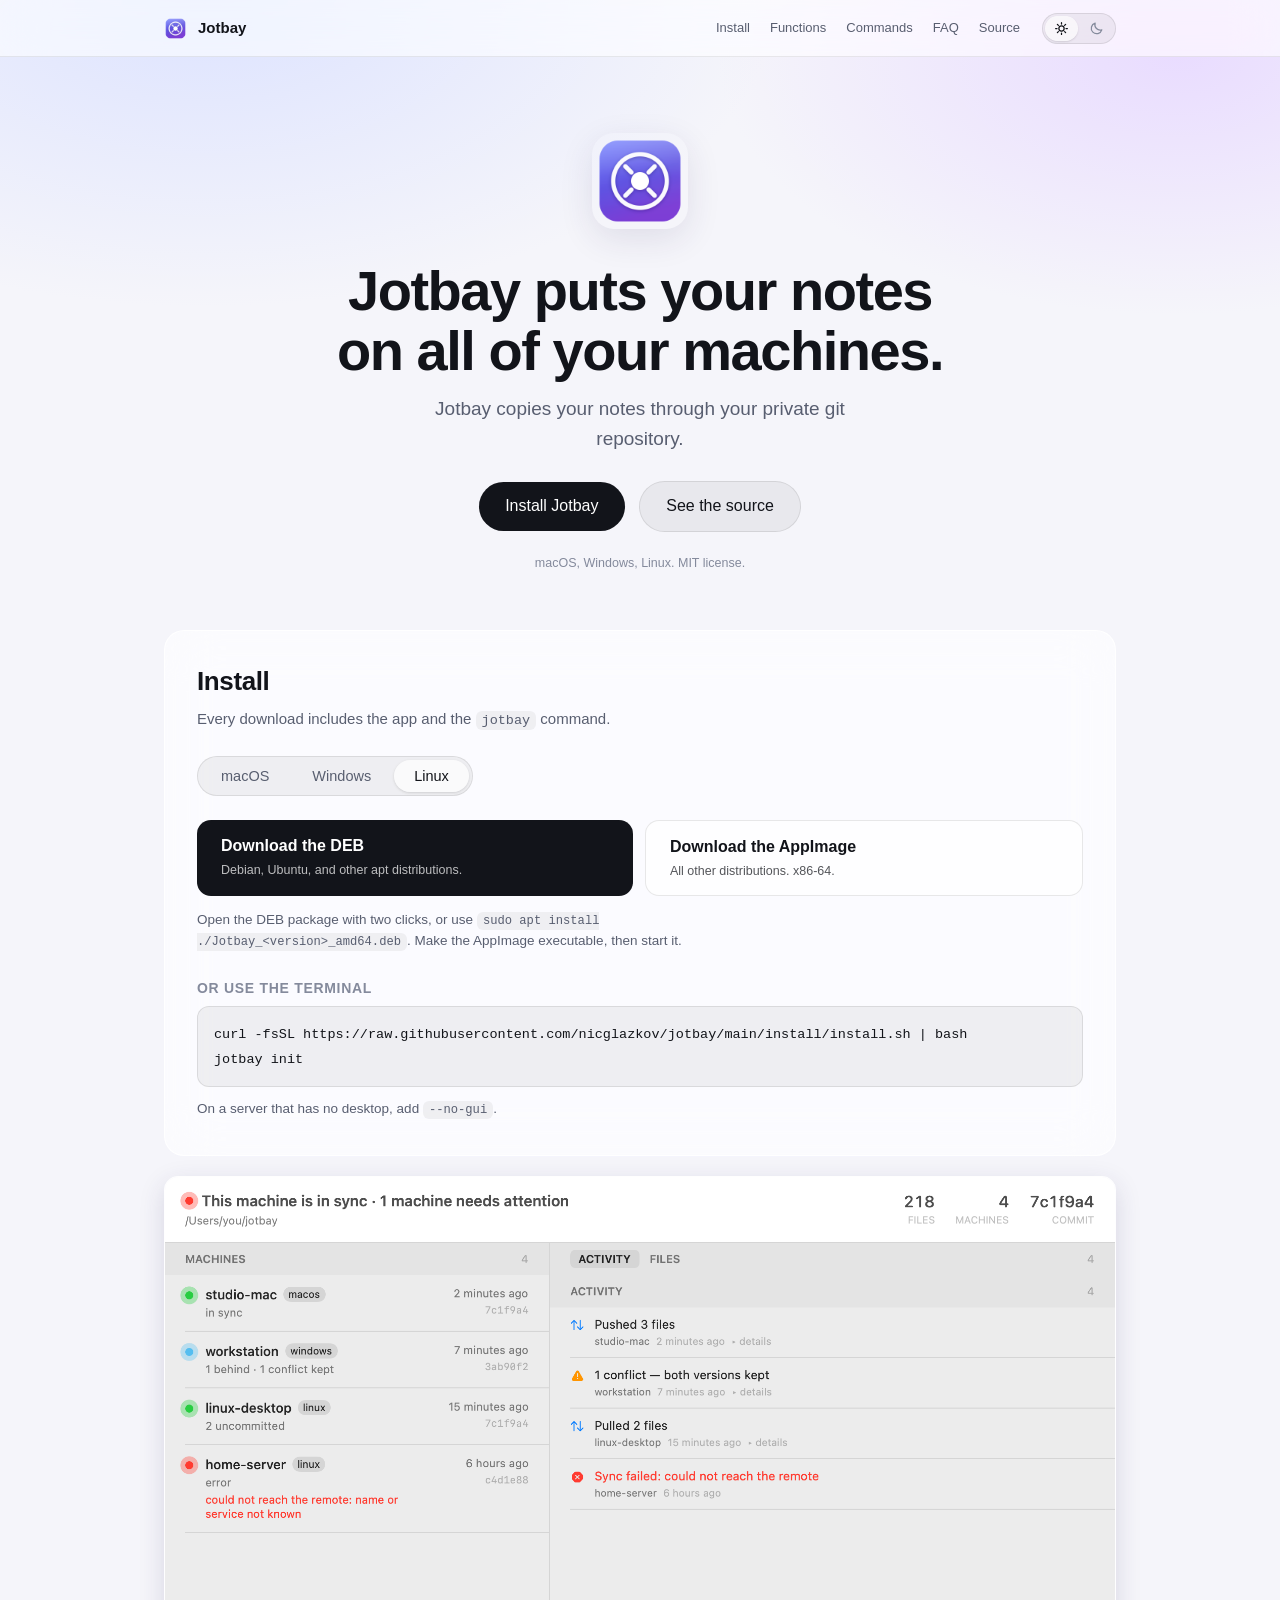
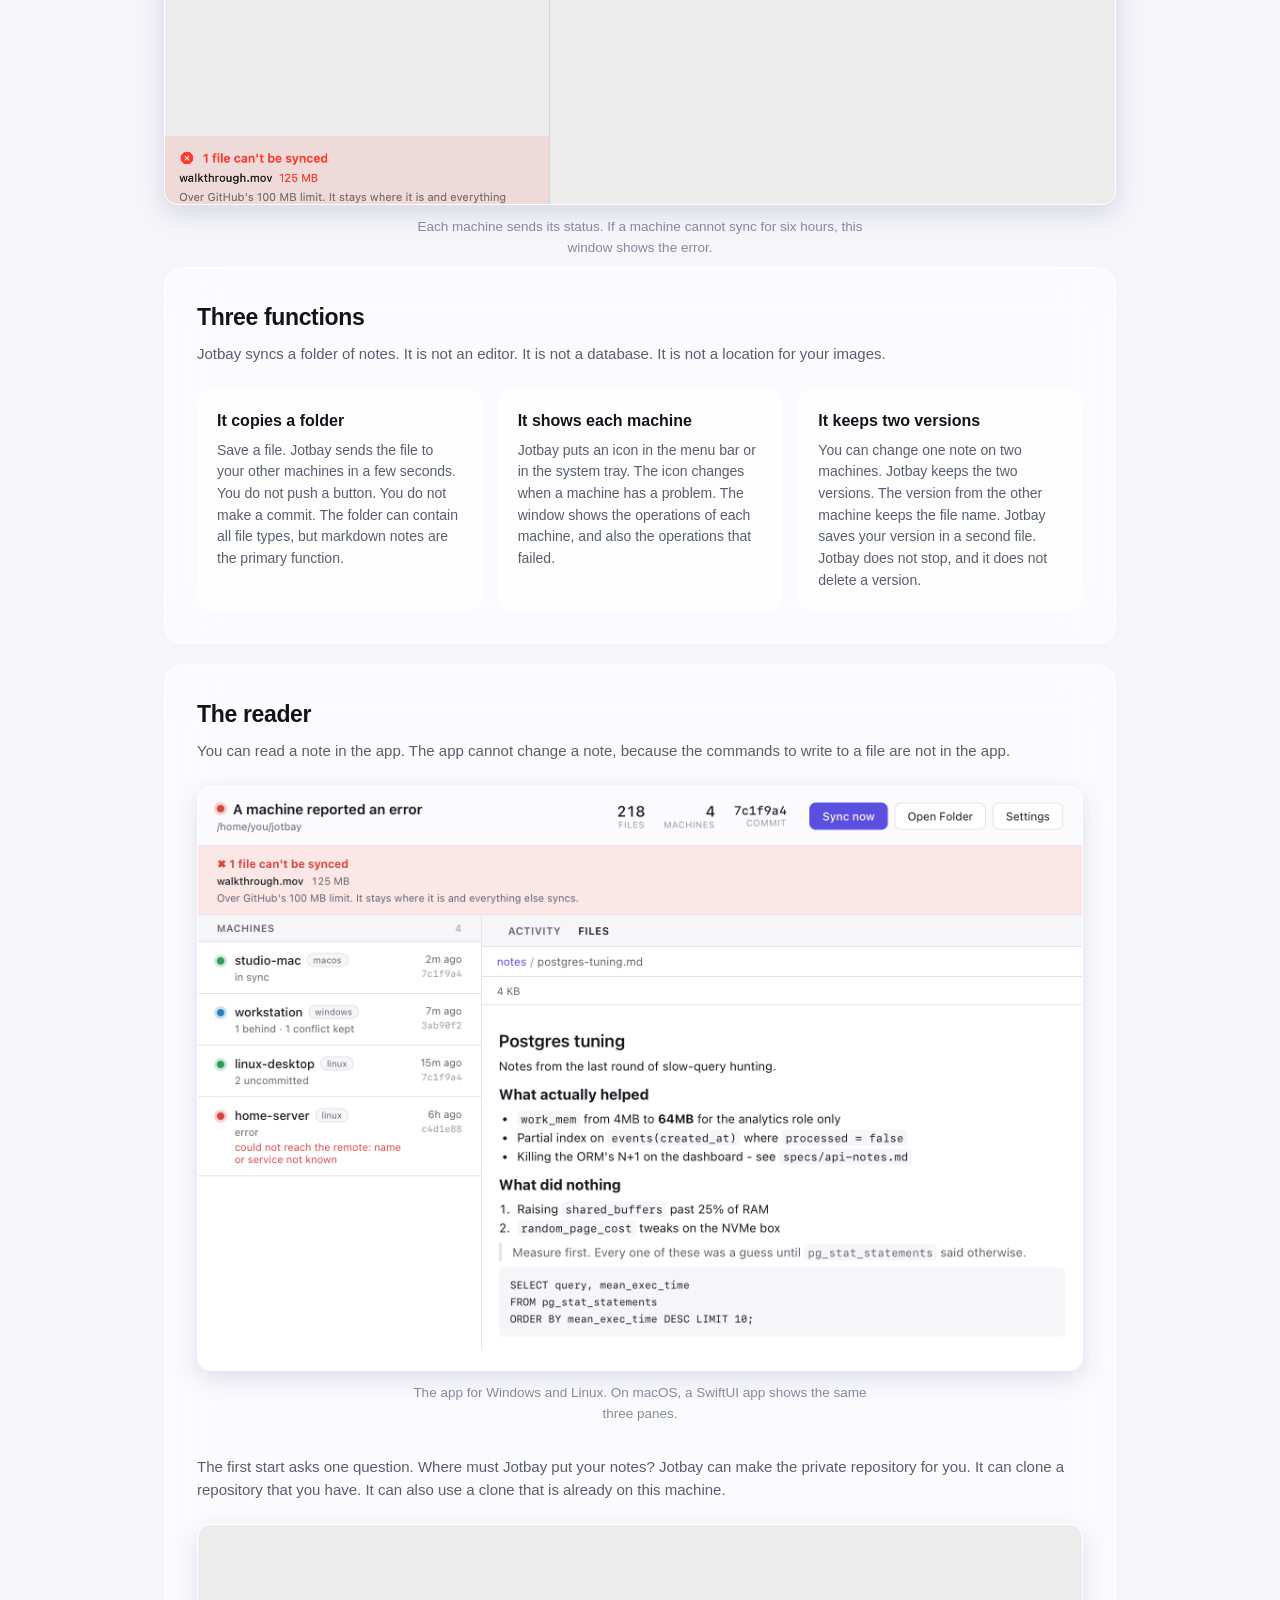
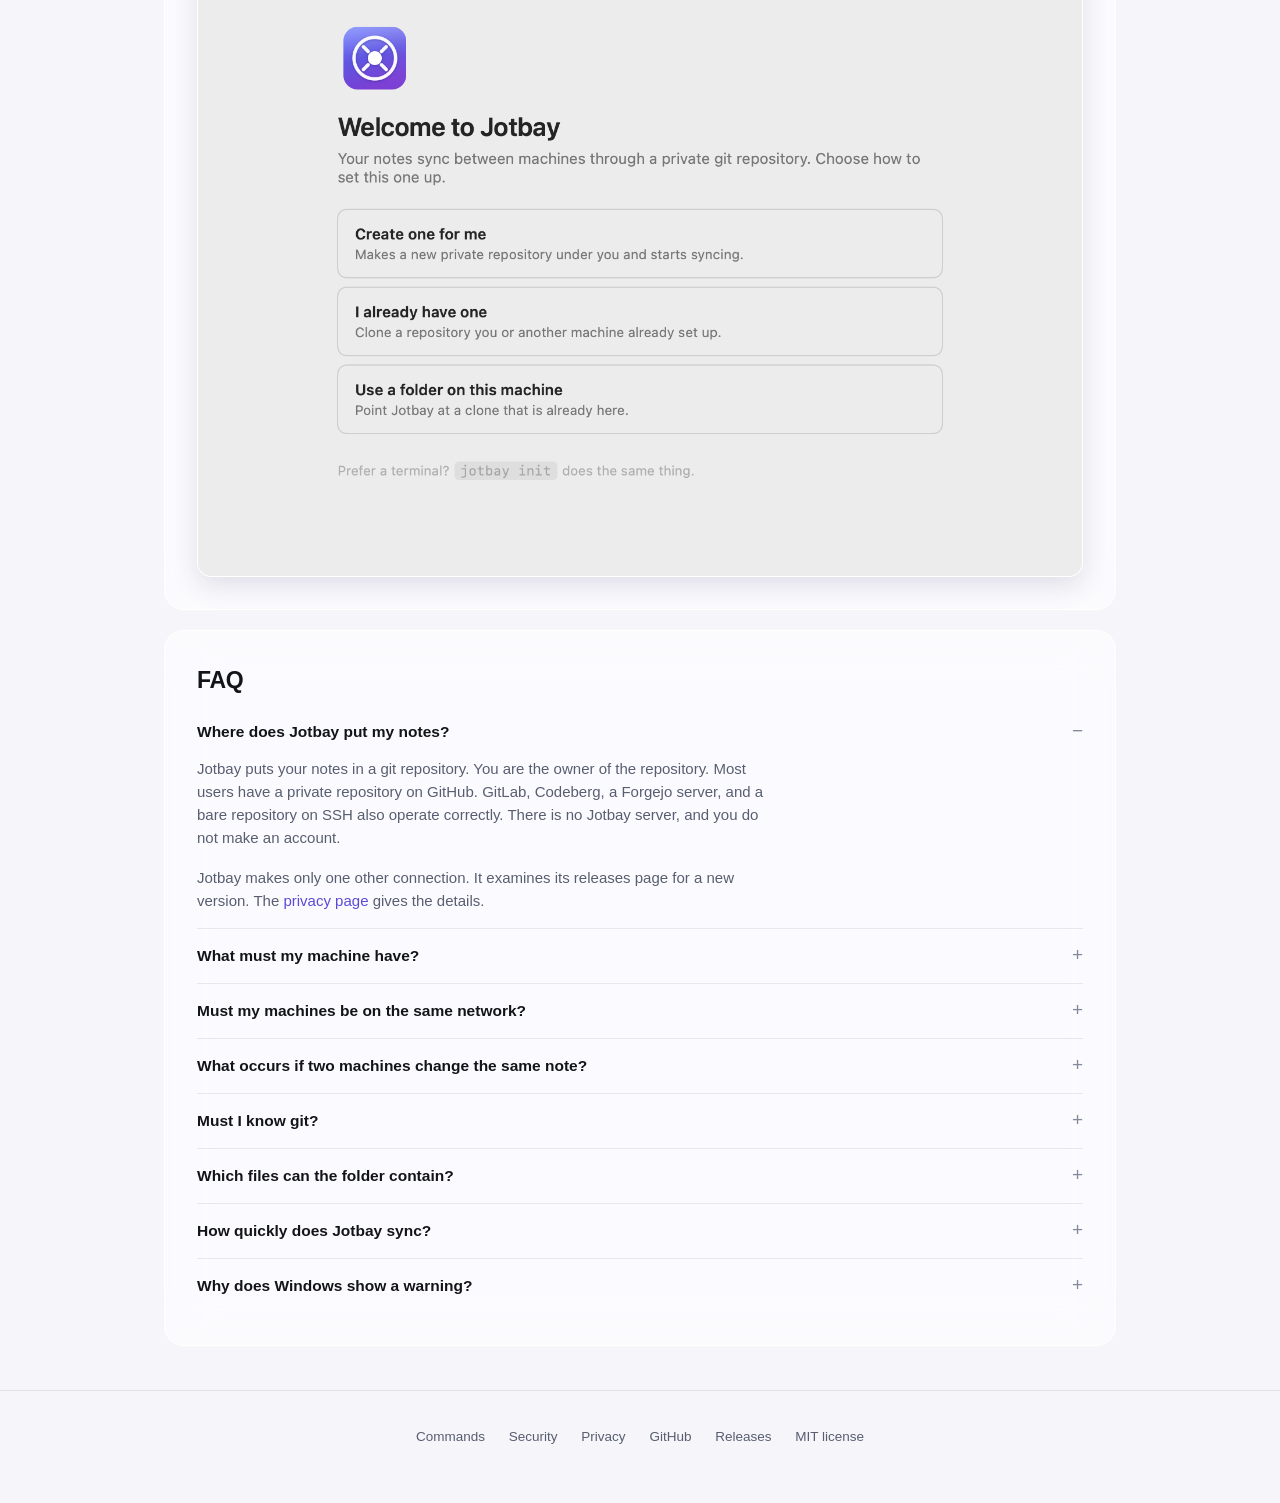
==== commit ef0bbe07: "Drop the detected-OS line, and state the requirements once The tab still opens on the visitor's plat" ====
--- a/docs/index.html
+++ b/docs/index.html
@@ -60,8 +60,7 @@
 
   <section class="panel getit" id="install">
     <h2>Install</h2>
-    <p class="note">Each installer contains the app and the <code>jotbay</code> command.
-      Jotbay needs <code>git</code>.</p>
+    <p class="note">Every download includes the app and the <code>jotbay</code> command.</p>
 
     <div class="tabrow">
       <div class="tabs" role="tablist" aria-label="Operating system">
@@ -74,7 +73,6 @@
       </div>
       <span class="ver" id="ver" hidden></span>
     </div>
-    <p class="detected" id="detected" hidden></p>
 
     <div class="osp" id="pane-macos" role="tabpanel" aria-labelledby="tab-macos" hidden>
       <div class="dlrow">
@@ -198,6 +196,17 @@
     </details>
 
     <details class="qa">
+      <summary>What must my machine have?</summary>
+      <p>Jotbay needs <code>git</code>. On macOS and on Windows, your machine must have git
+        before you start Jotbay. The Linux DEB package installs git for you.</p>
+      <p>The app needs macOS 14 or later, or Windows 10 or later. On Linux, the DEB package
+        also installs the GTK libraries that the app uses, and the AppImage contains those
+        libraries.</p>
+      <p>Only the setup option <strong>Create one for me</strong> needs
+        <a href="https://cli.github.com">gh</a>. The two other options need only git.</p>
+    </details>
+
+    <details class="qa">
       <summary>Must my machines be on the same network?</summary>
       <p>No. The machines do not connect to each other. Each machine connects only to the git
         repository. A laptop on a hotel network and a desktop at your home operate in the same
@@ -266,52 +275,33 @@
   // fetch below only upgrades the buttons from "the releases page" to the
   // exact file, and names the version. A failed fetch changes nothing.
   var REPO = "nicglazkov/jotbay";
-  var NAMES = {macos: "macOS", windows: "Windows", linux: "Linux"};
   var tabs = [].slice.call(document.querySelectorAll(".tabs button"));
-  var line = document.getElementById("detected");
-
-  // Android reports "Linux" and iOS reports a Mac-like platform, so both are
-  // tested first. Neither has a Jotbay build, and a guess for them would send
-  // a phone user to a file that cannot run.
-  function detect(){
-    var ua = navigator.userAgent || "";
-    var p = (navigator.userAgentData && navigator.userAgentData.platform) ||
-            navigator.platform || "";
-    if (/Android/i.test(ua)) return "mobile";
-    if (/iPhone|iPad|iPod/i.test(ua)) return "mobile";
-    if (/Mac/i.test(p) || /Mac OS X/i.test(ua)) return "macos";
-    if (/Win/i.test(p) || /Windows/i.test(ua)) return "windows";
-    if (/Linux|X11|CrOS/i.test(p + ua)) return "linux";
-    return null;
-  }
-  var found = detect();
-
-  // The line under the tabs describes the detected machine, so it must go away
-  // when the visitor selects a different tab. If it stays, the page says
-  // "This machine uses macOS" above the Linux downloads.
+
   function selectOS(os){
     tabs.forEach(function(t){
       var on = t.getAttribute("data-os") === os;
       t.setAttribute("aria-selected", String(on));
       document.getElementById("pane-" + t.getAttribute("data-os")).hidden = !on;
     });
-    if (found === "mobile") {
-      line.className = "detected plain";
-      line.textContent = "Jotbay operates on a desktop machine.";
-      line.hidden = false;
-    } else if (found && found === os) {
-      line.className = "detected";
-      line.textContent = "This machine uses " + NAMES[found] + ".";
-      line.hidden = false;
-    } else {
-      line.hidden = true;
-    }
   }
   tabs.forEach(function(t){
     t.addEventListener("click", function(){ selectOS(t.getAttribute("data-os")); });
   });
 
-  selectOS(found && found !== "mobile" ? found : "macos");
+  // The detected tab opens first. Android reports "Linux" and iOS reports a
+  // Mac-like platform, so both are tested first: neither has a Jotbay build,
+  // and a guess for them would open a pane of files that cannot run.
+  function detect(){
+    var ua = navigator.userAgent || "";
+    var p = (navigator.userAgentData && navigator.userAgentData.platform) ||
+            navigator.platform || "";
+    if (/Android|iPhone|iPad|iPod/i.test(ua)) return null;
+    if (/Mac/i.test(p) || /Mac OS X/i.test(ua)) return "macos";
+    if (/Win/i.test(p) || /Windows/i.test(ua)) return "windows";
+    if (/Linux|X11|CrOS/i.test(p + ua)) return "linux";
+    return null;
+  }
+  selectOS(detect() || "macos");
 
   fetch("https://api.github.com/repos/" + REPO + "/releases/latest")
     .then(function(r){ return r.ok ? r.json() : Promise.reject(); })
--- a/docs/style.css
+++ b/docs/style.css
@@ -185,7 +185,7 @@
    is the only panel allowed to be loud. */
 .getit{padding-top:30px}
 .getit h2{font-size:26px}
-.tabrow{display:flex;align-items:center;gap:14px;flex-wrap:wrap;margin:20px 0 6px}
+.tabrow{display:flex;align-items:center;gap:14px;flex-wrap:wrap;margin:20px 0 24px}
 .tabs{display:flex;background:var(--soft);border:1px solid var(--soft-line);
   border-radius:99px;padding:3px;gap:3px}
 .tabs button{appearance:none;background:none;border:0;cursor:pointer;
@@ -195,11 +195,6 @@
 .tabs button[aria-selected="true"]{background:var(--glass-inner);color:var(--text);
   box-shadow:0 1px 3px rgba(0,0,0,.14)}
 .ver{font-size:12.5px;color:var(--faint);font-family:ui-monospace,Menlo,monospace}
-.detected{font-size:13.5px;color:var(--muted);margin:0 0 22px;display:flex;
-  align-items:center;gap:7px}
-.detected::before{content:"";width:7px;height:7px;border-radius:99px;
-  background:var(--ok);flex:none}
-.detected.plain::before{background:var(--faint)}
 
 .osp[hidden]{display:none}
 .dlrow{display:flex;gap:12px;flex-wrap:wrap;margin-bottom:14px}
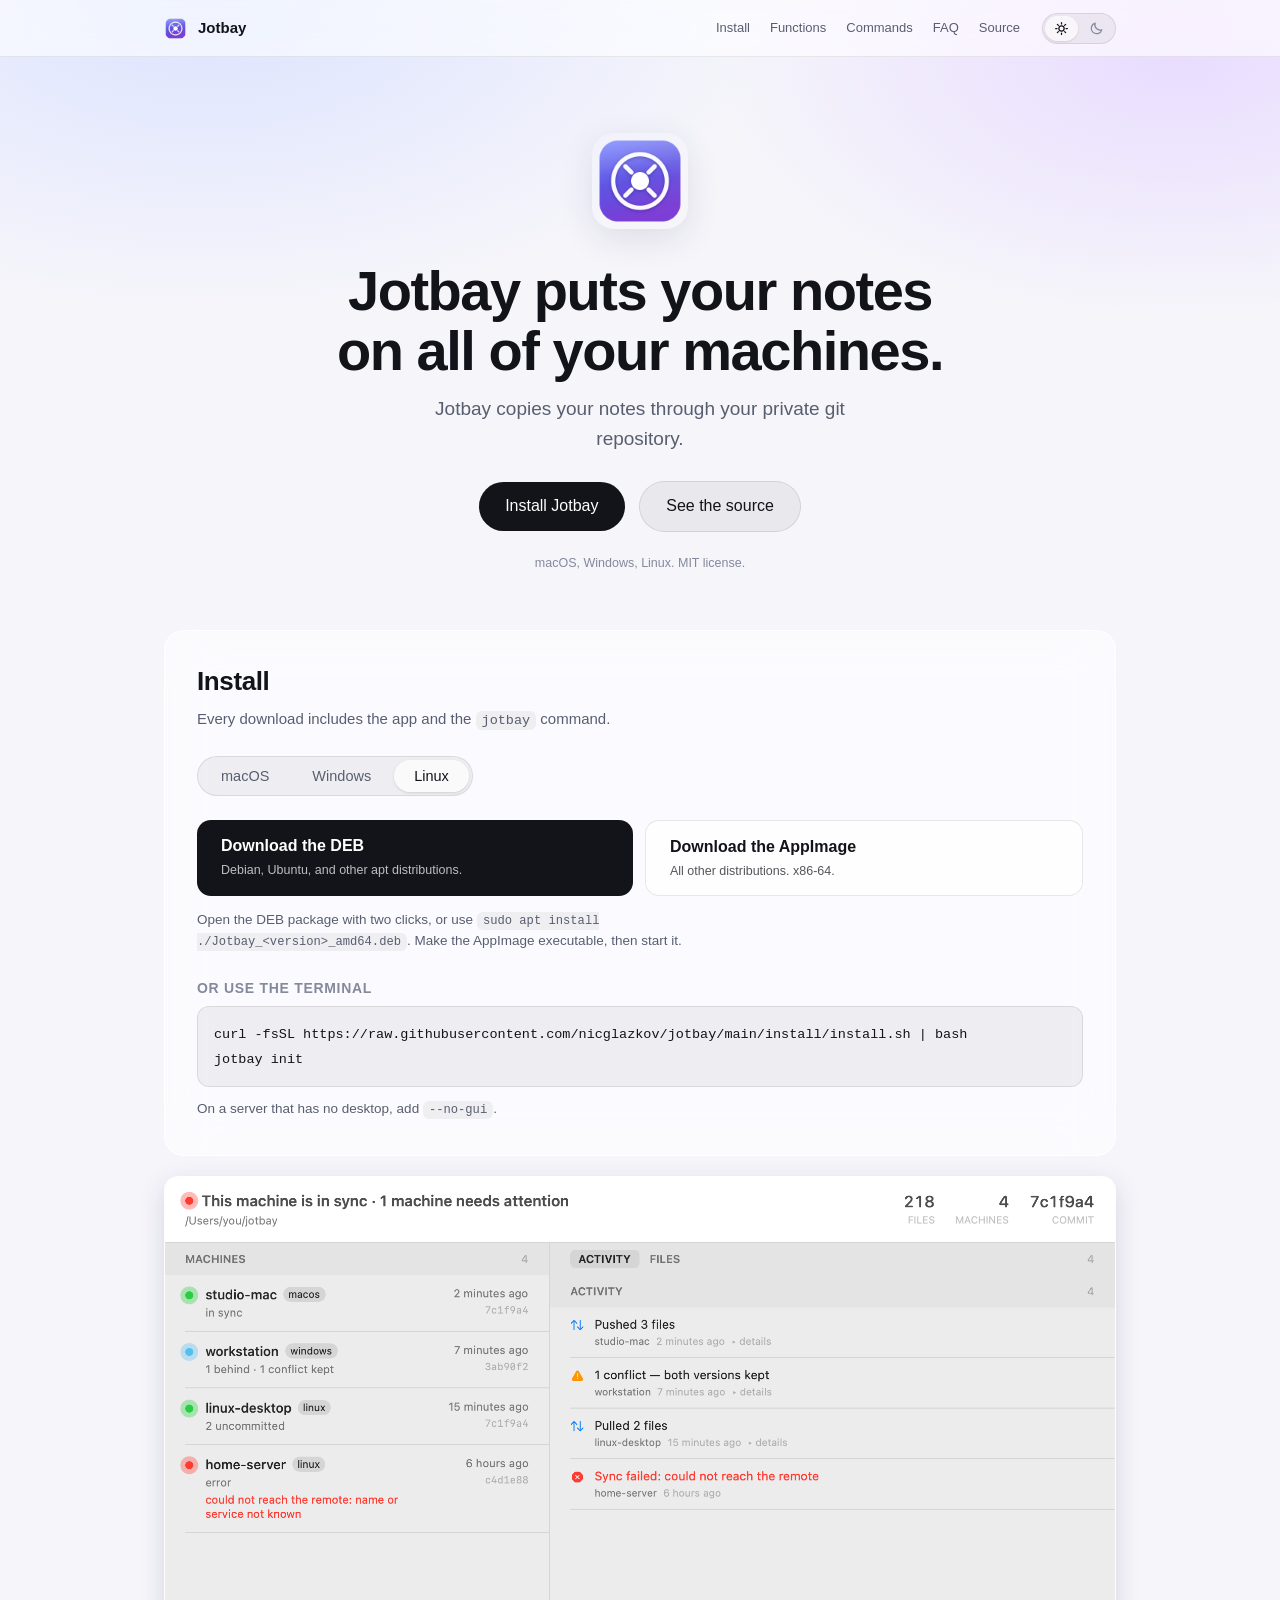
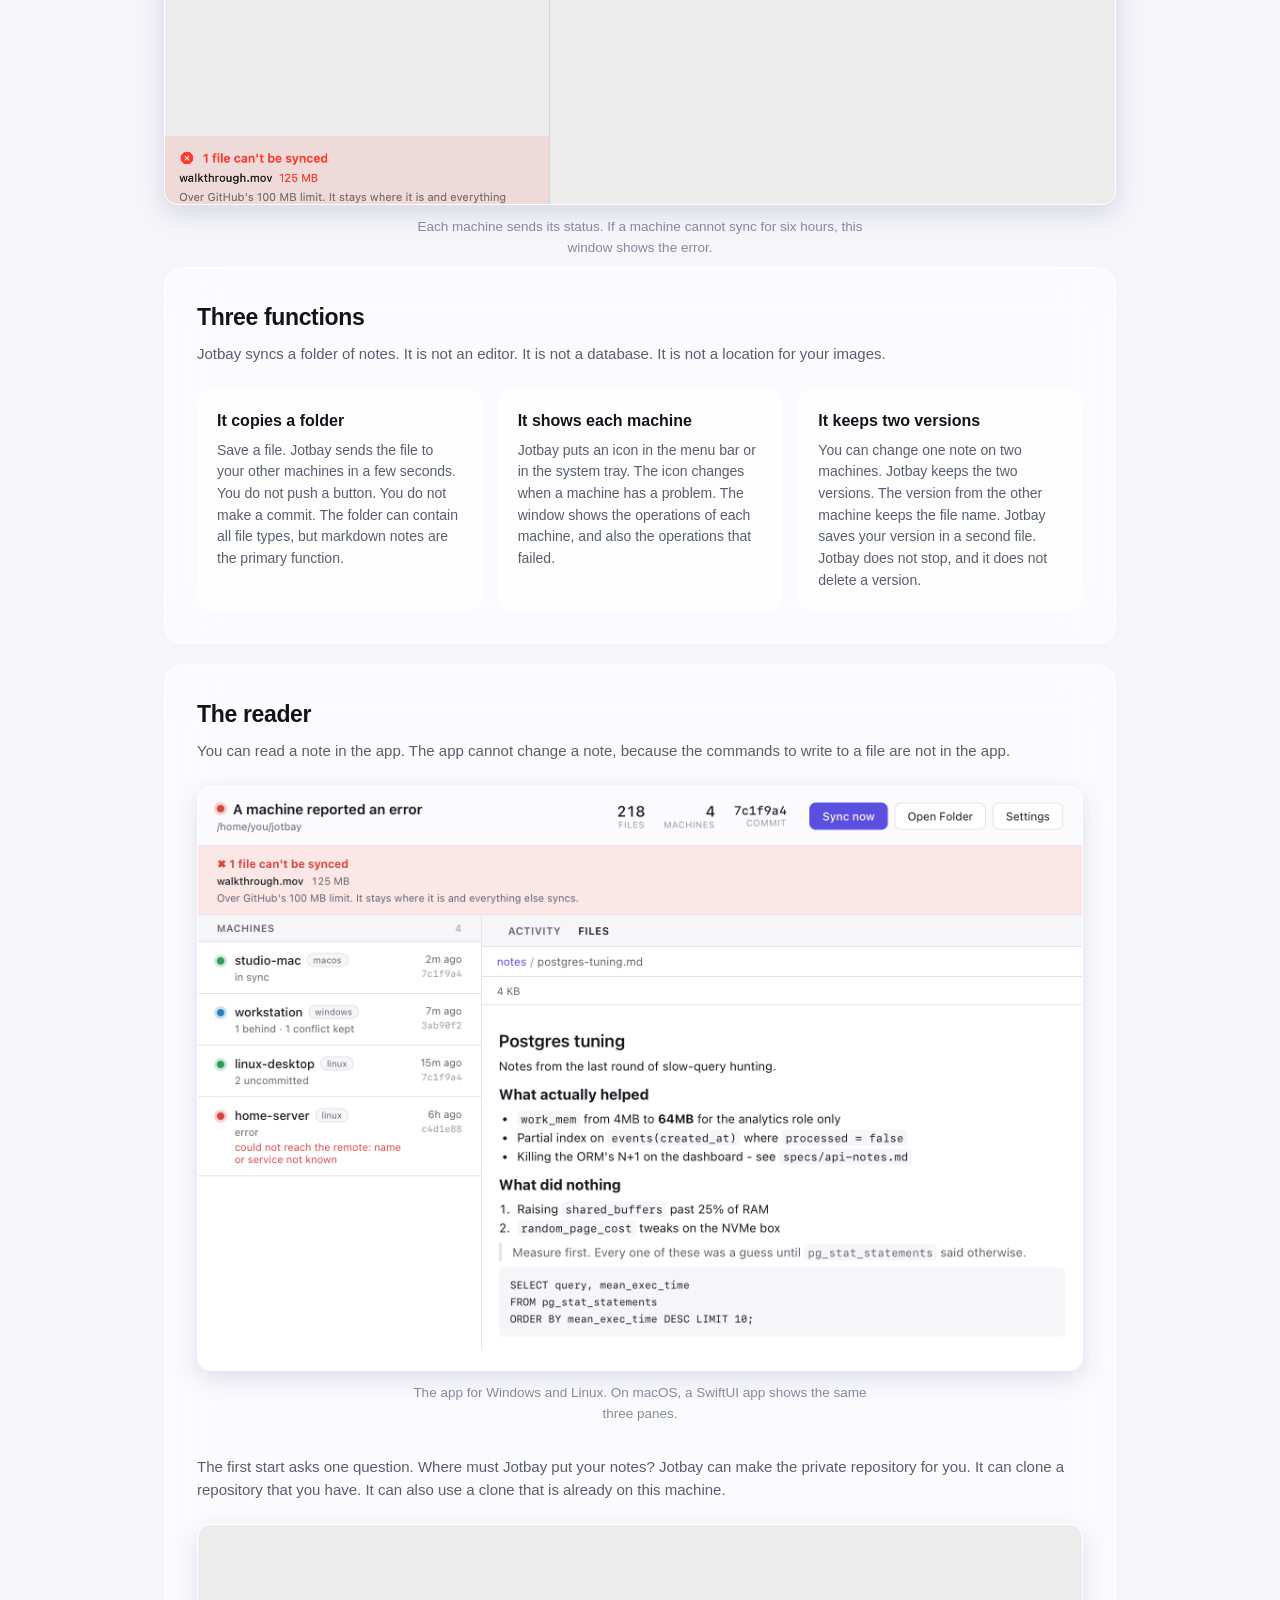
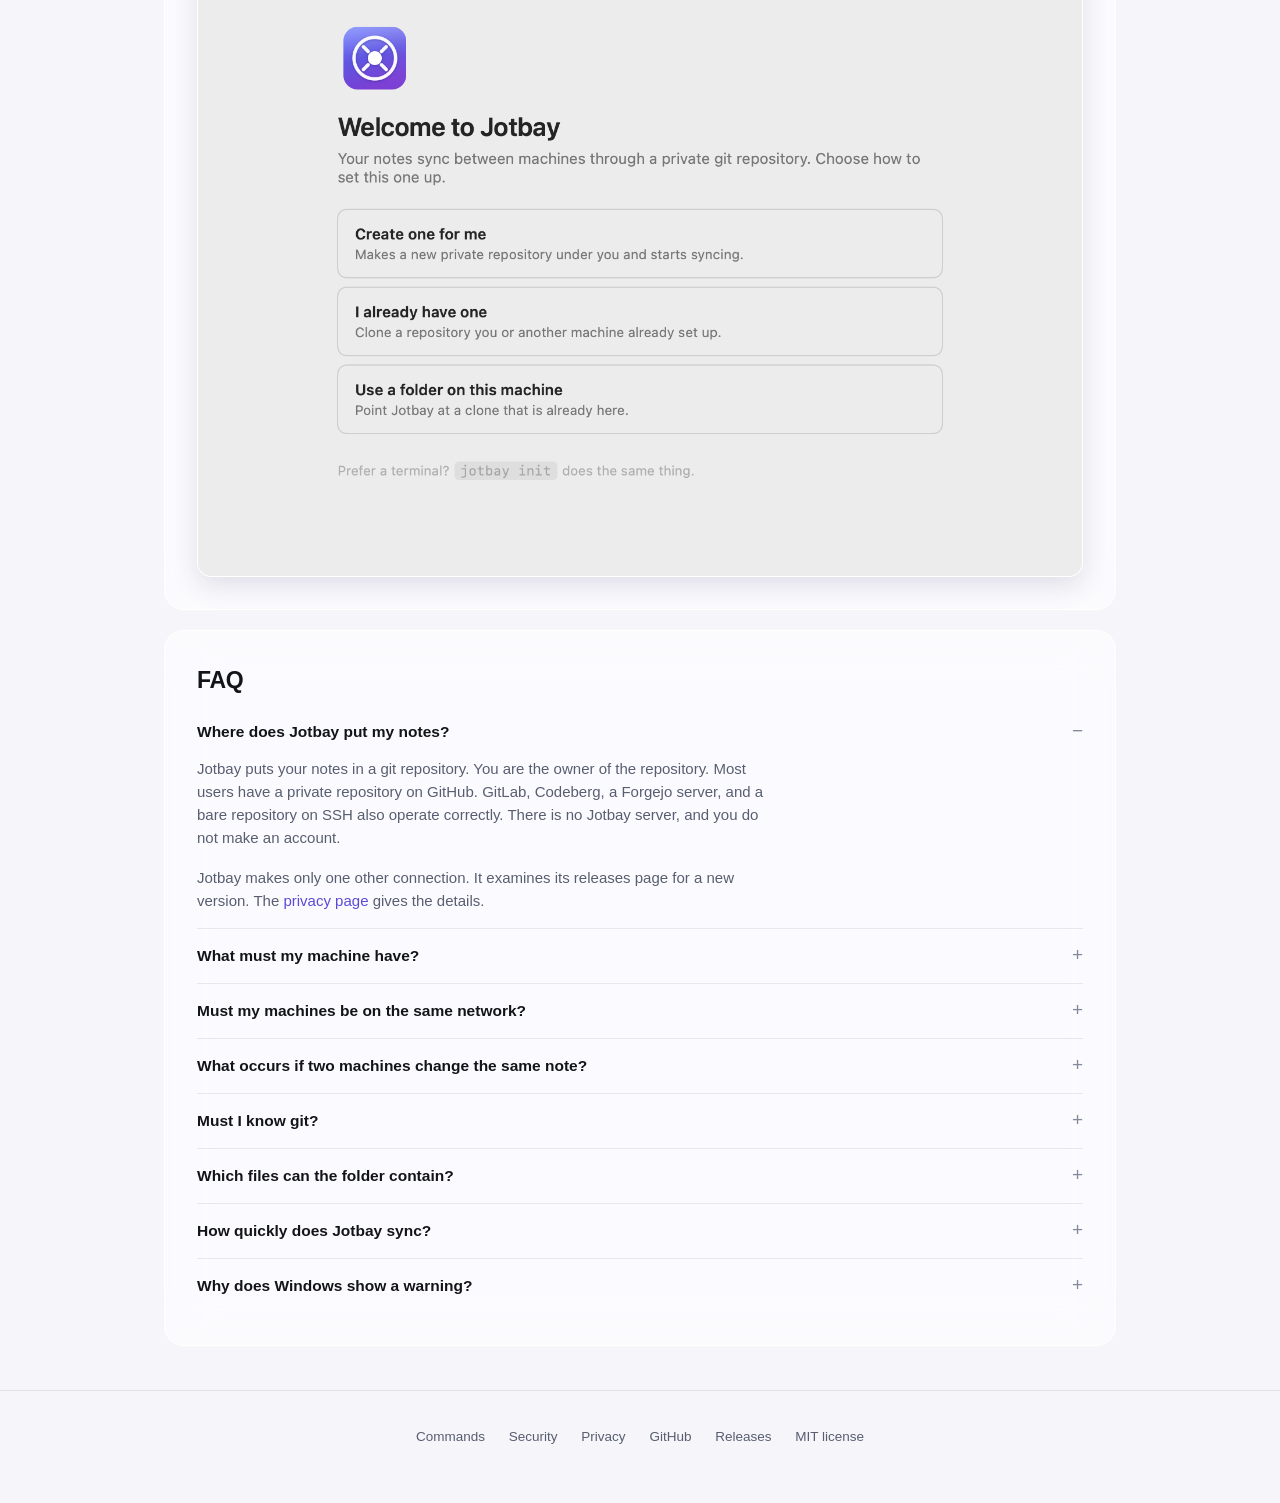
==== commit 0b3133a9: "Resolve the apt filename from the release too Everything else on the site already tracked the newest" ====
--- a/docs/index.html
+++ b/docs/index.html
@@ -122,7 +122,8 @@
         </a>
       </div>
       <p class="dlnote">Open the DEB package with two clicks, or use
-        <code>sudo apt install ./Jotbay_&lt;version&gt;_amd64.deb</code>. Make the AppImage
+        <code>sudo apt install ./<span id="debname">Jotbay_&lt;version&gt;_amd64.deb</span></code>.
+        Make the AppImage
         executable, then start it.</p>
       <h3>Or use the terminal</h3>
       <pre><code>curl -fsSL https://raw.githubusercontent.com/nicglazkov/jotbay/main/install/install.sh | bash
@@ -309,15 +310,22 @@
       var ver = document.getElementById("ver");
       ver.textContent = "Version " + String(rel.tag_name).replace(/^v/, "");
       ver.hidden = false;
+      function find(suffix){
+        for (var i = 0; i < rel.assets.length; i++) {
+          if (rel.assets[i].name.slice(-suffix.length) === suffix) return rel.assets[i];
+        }
+        return null;
+      }
+
       [].forEach.call(document.querySelectorAll("a[data-asset]"), function(a){
-        var suffix = a.getAttribute("data-asset");
-        for (var i = 0; i < rel.assets.length; i++) {
-          if (rel.assets[i].name.slice(-suffix.length) === suffix) {
-            a.href = rel.assets[i].browser_download_url;
-            return;
-          }
-        }
+        var hit = find(a.getAttribute("data-asset"));
+        if (hit) a.href = hit.browser_download_url;
       });
+
+      // The apt line names the file, so it goes stale in a way the buttons
+      // cannot: a copied command with last release's version in it fails.
+      var deb = find("_amd64.deb");
+      if (deb) document.getElementById("debname").textContent = deb.name;
     })
     .catch(function(){ /* the buttons already point at the releases page */ });
 </script>
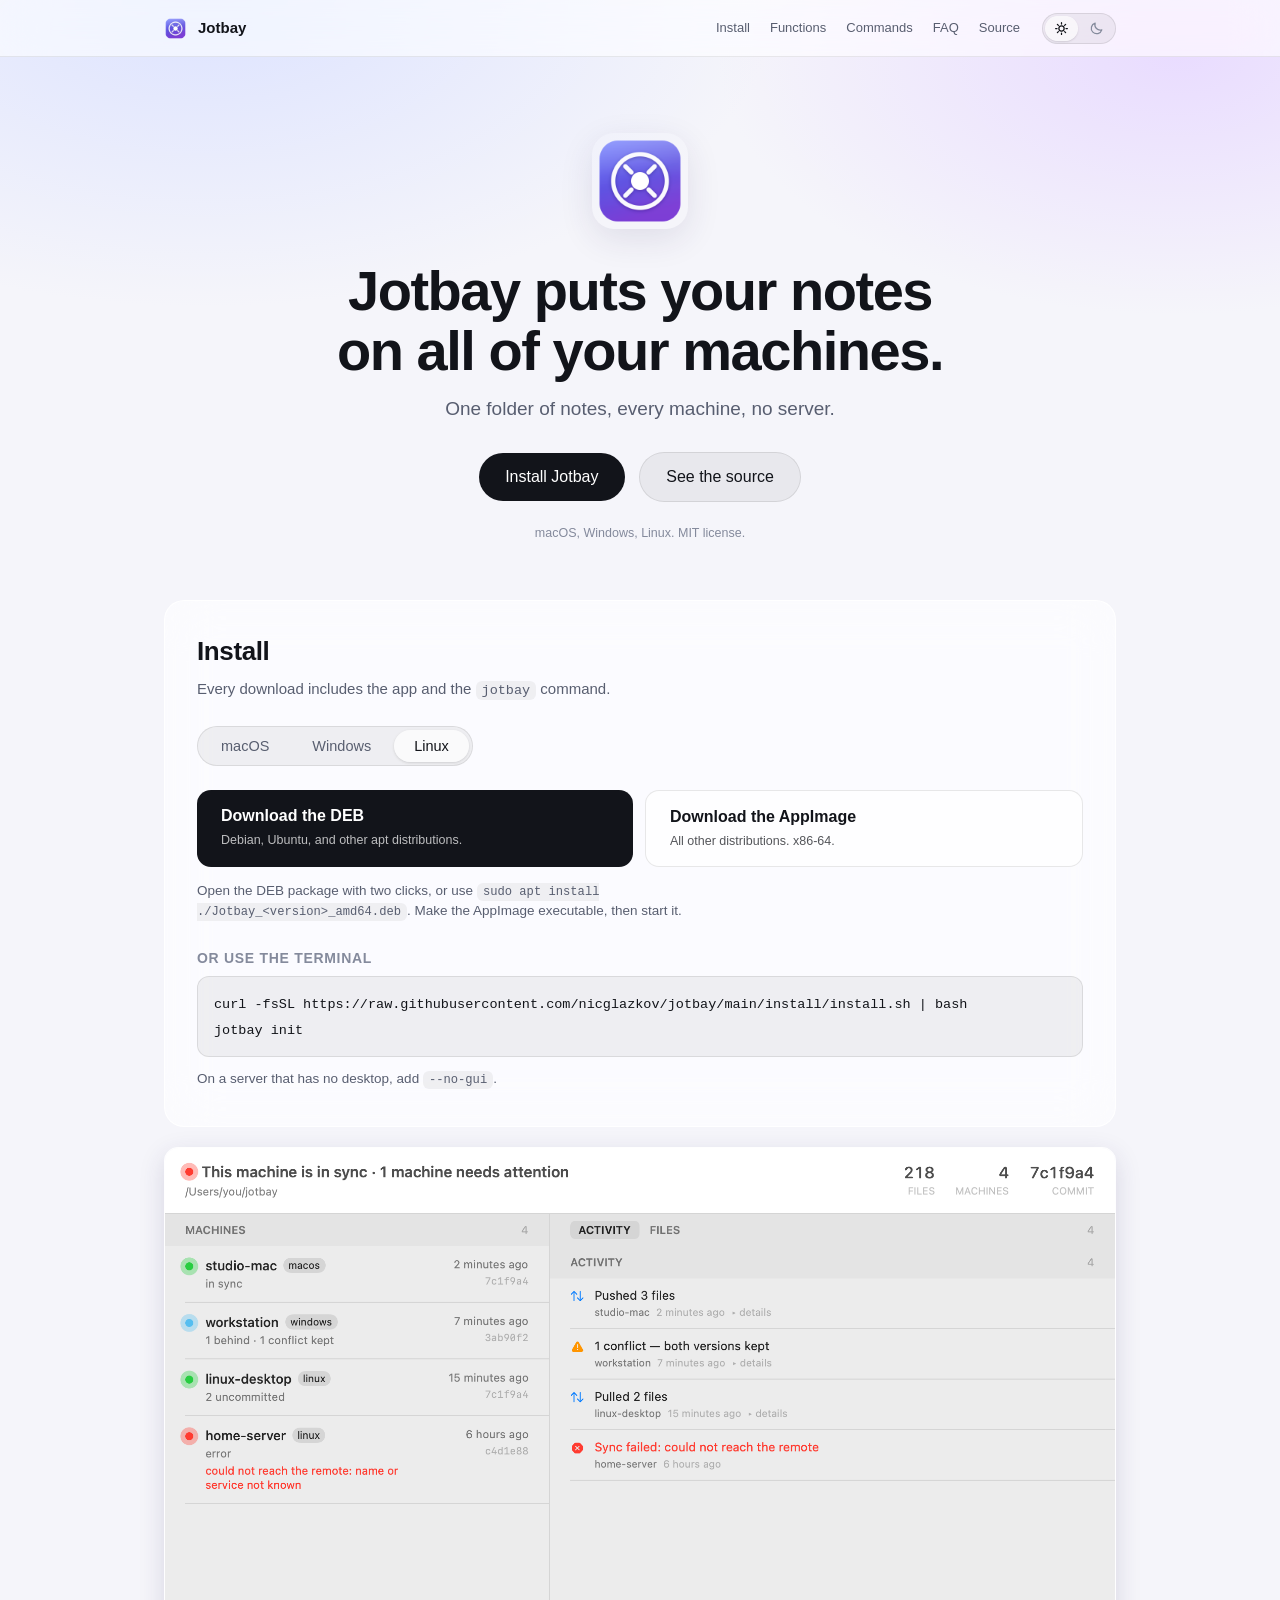
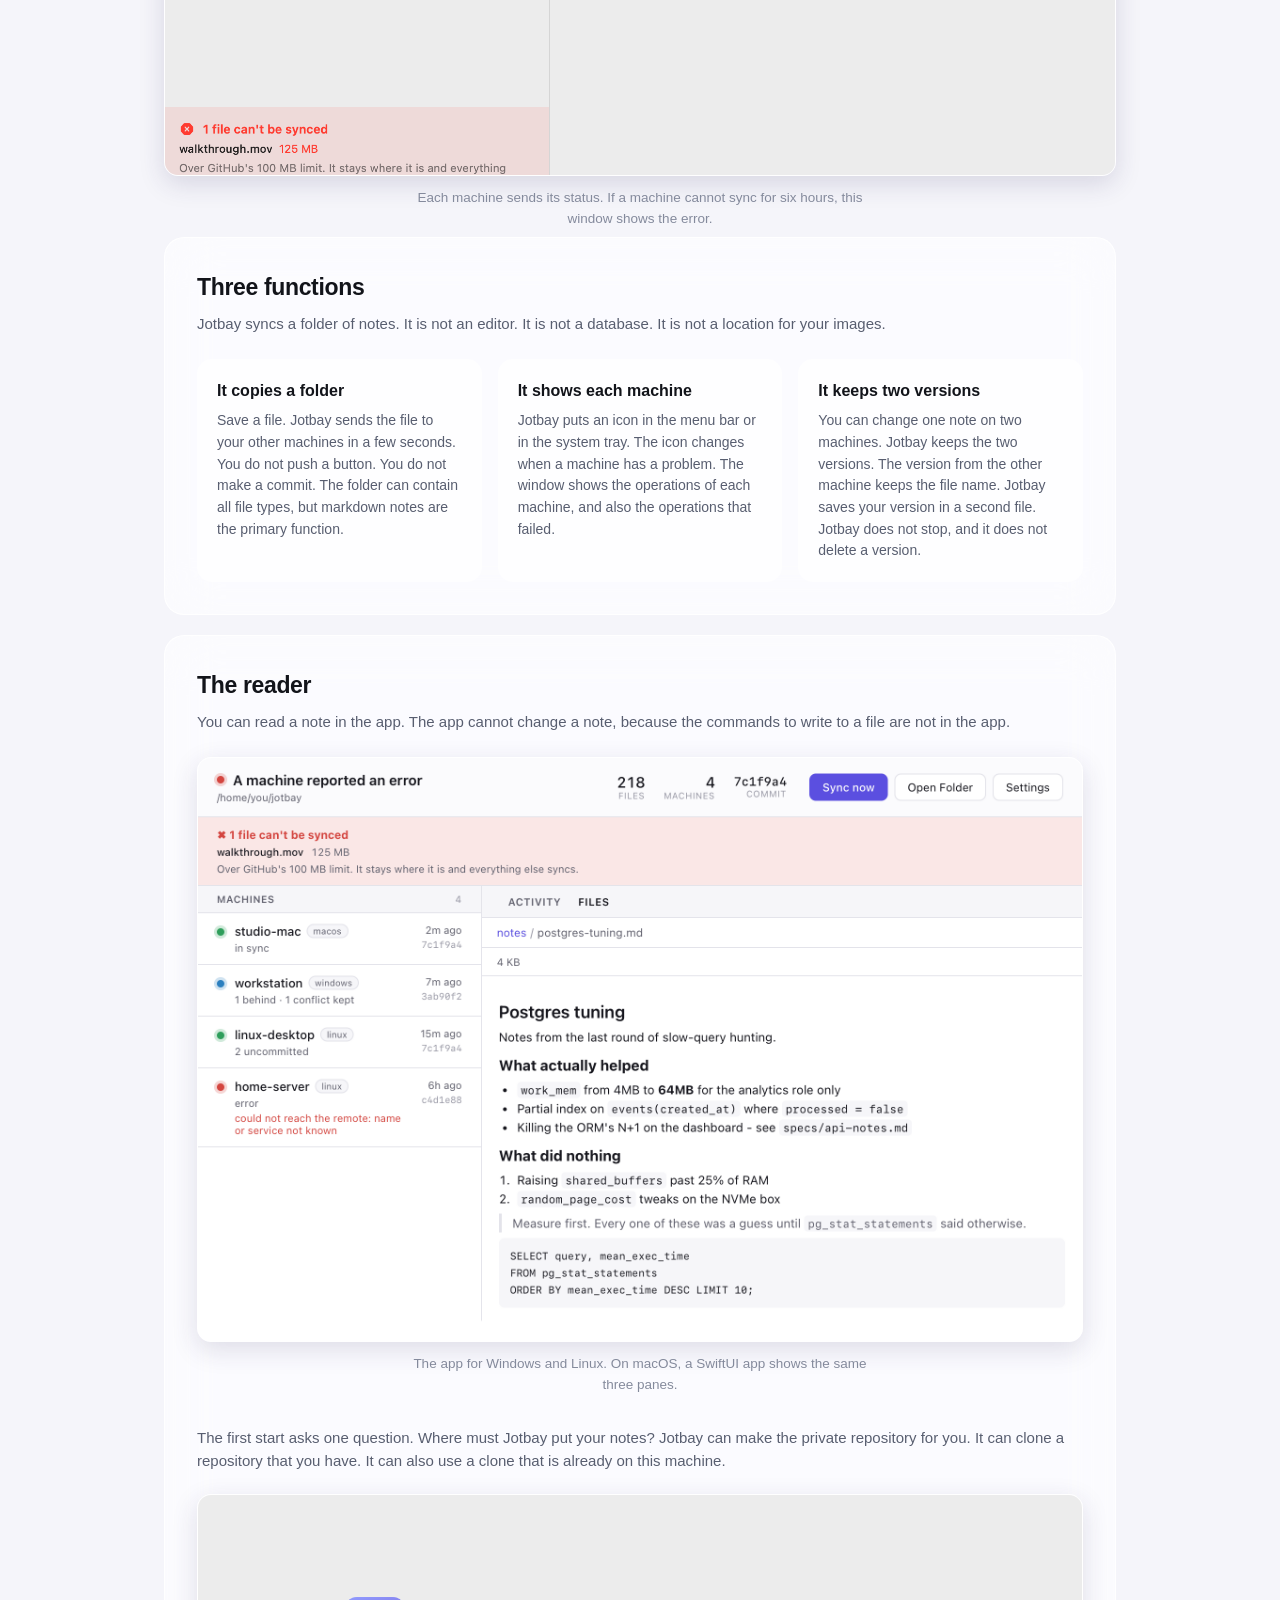
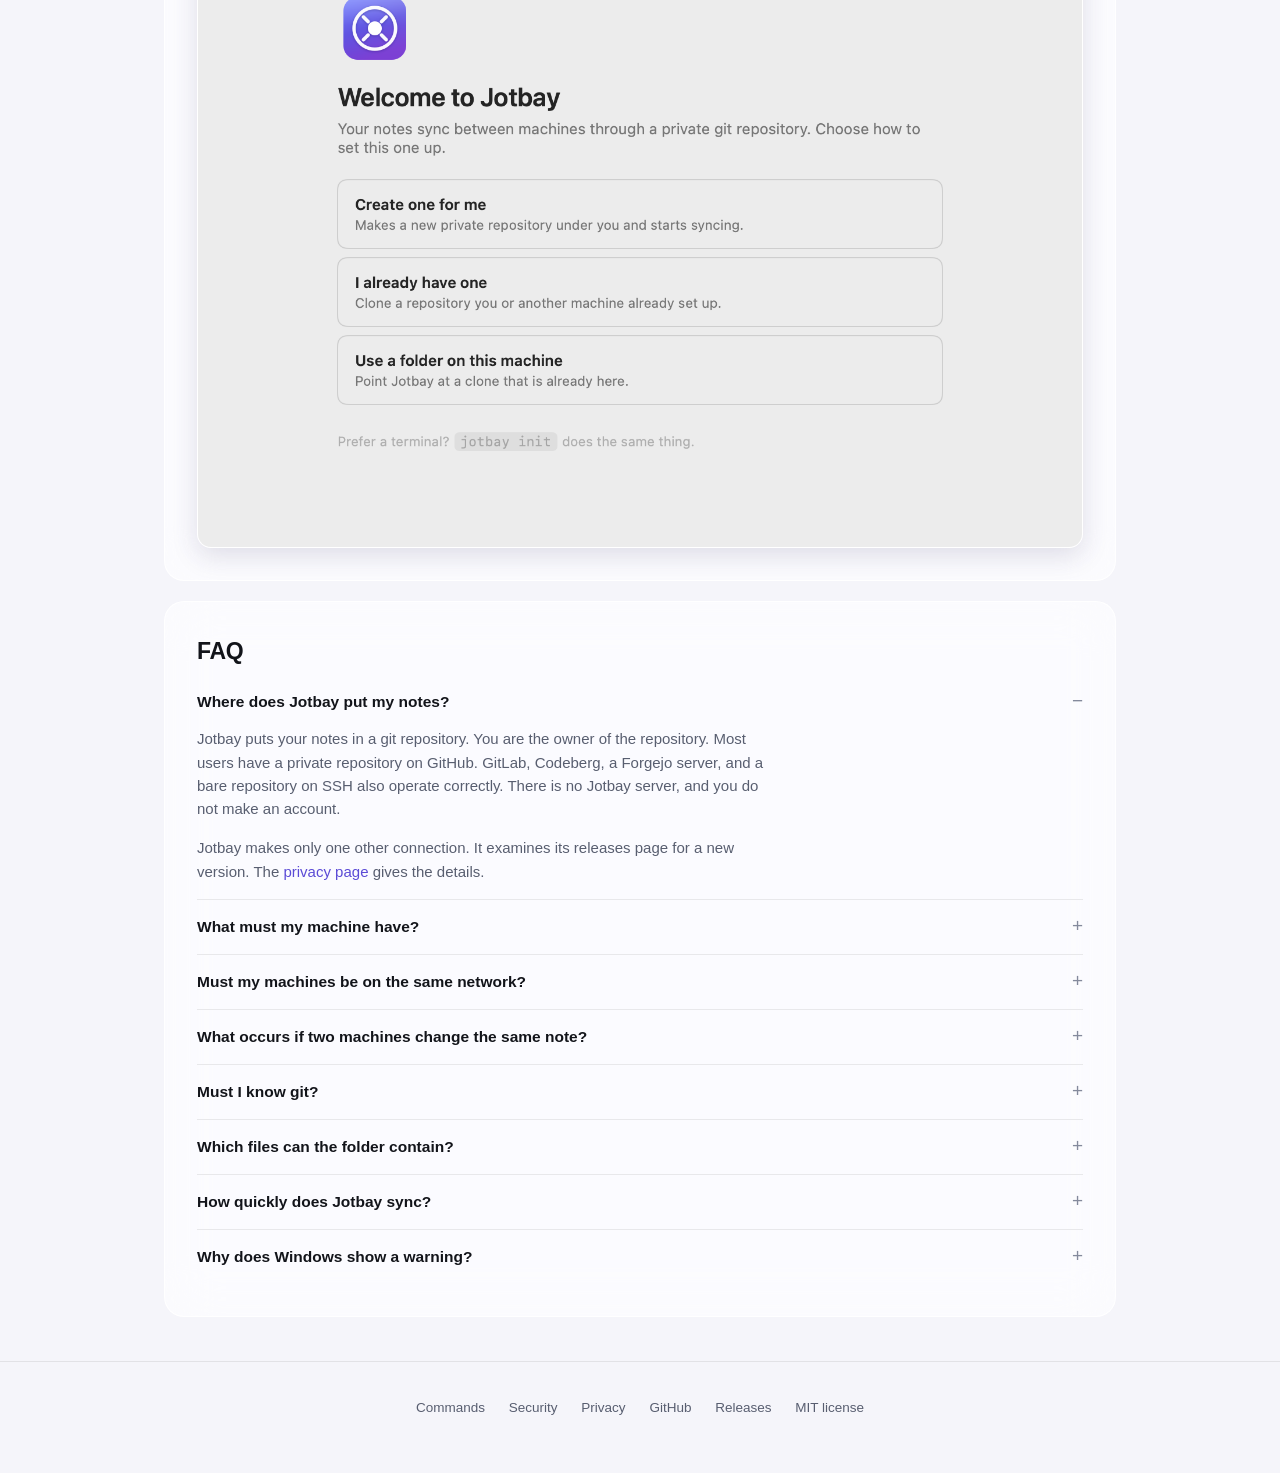
==== commit fa278c2a: "Set the hero lede to the blend of 7 and 6 "One folder of notes, every machine, no server." Keeps the" ====
--- a/docs/index.html
+++ b/docs/index.html
@@ -3,7 +3,7 @@
 <head>
 <meta charset="utf-8">
 <meta name="viewport" content="width=device-width, initial-scale=1">
-<title>Jotbay, your notes on all of your machines</title>
+<title>Jotbay</title>
 <meta name="description" content="Jotbay copies a folder of markdown notes to your macOS, Windows, and Linux machines. It uses a private git repository. There is no server and no account.">
 <meta name="theme-color" content="#f5f5fa" media="(prefers-color-scheme: light)">
 <meta name="theme-color" content="#08080c" media="(prefers-color-scheme: dark)">
@@ -50,7 +50,7 @@
   <header class="hero">
     <img class="icon" src="images/icon.png" alt="" width="96" height="96">
     <h1>Jotbay puts your notes<br>on all of your machines.</h1>
-    <p class="lede">Jotbay copies your notes through your private git repository.</p>
+    <p class="lede">One folder of notes, every machine, no server.</p>
     <div class="cta">
       <a class="fill" href="#install">Install Jotbay</a>
       <a class="ghost" href="https://github.com/nicglazkov/jotbay">See the source</a>
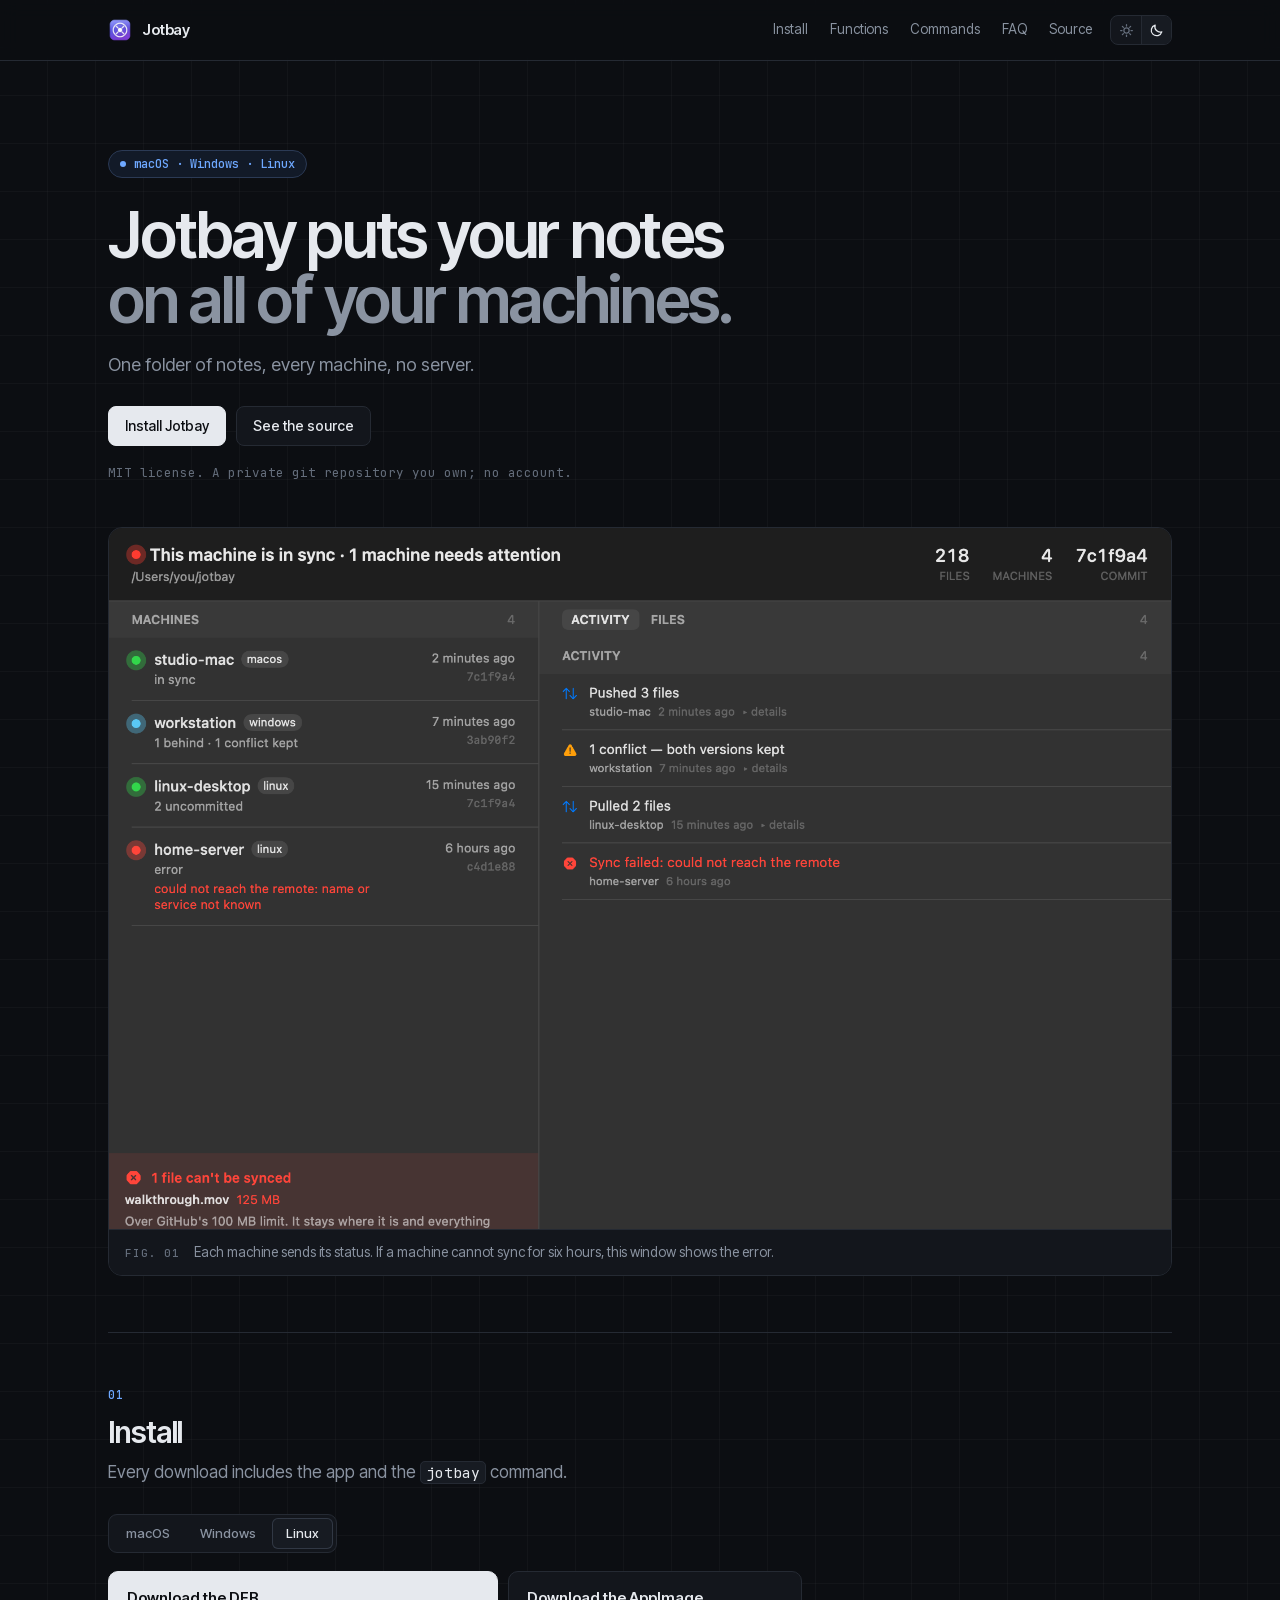
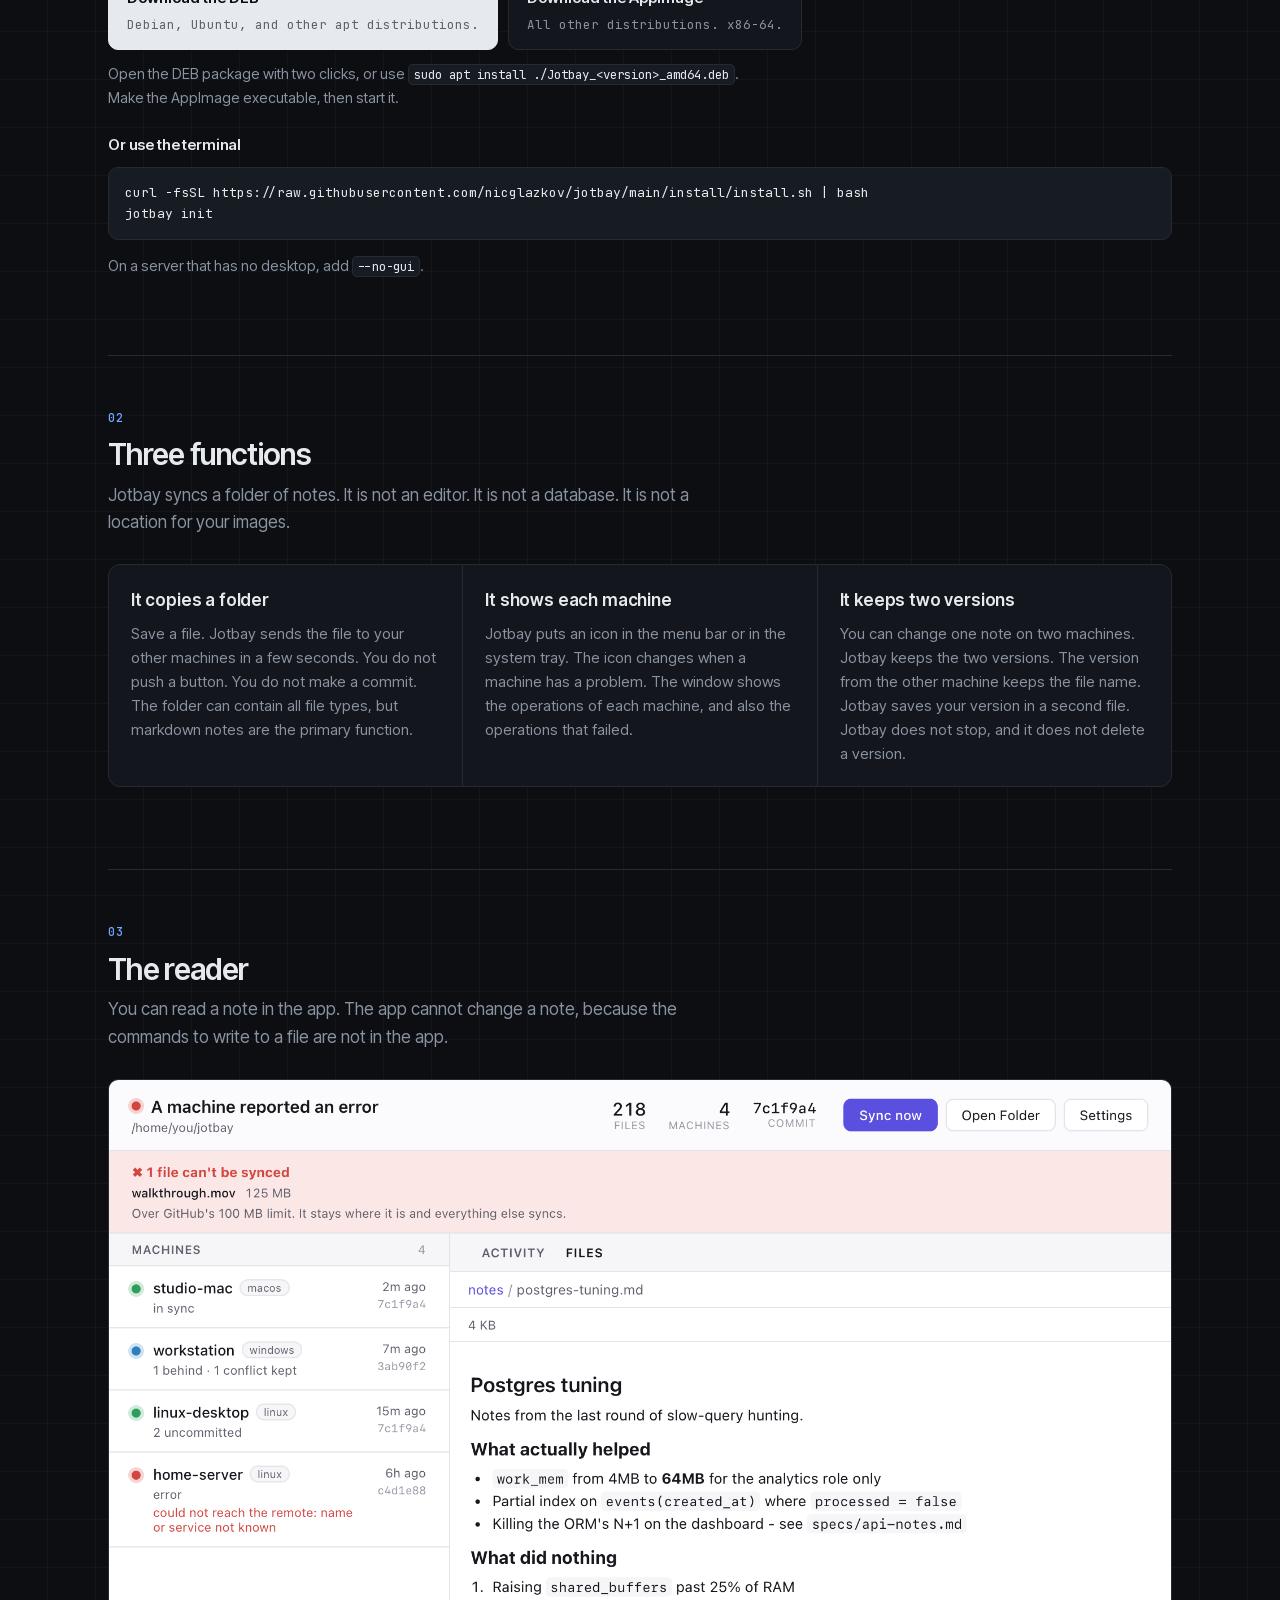
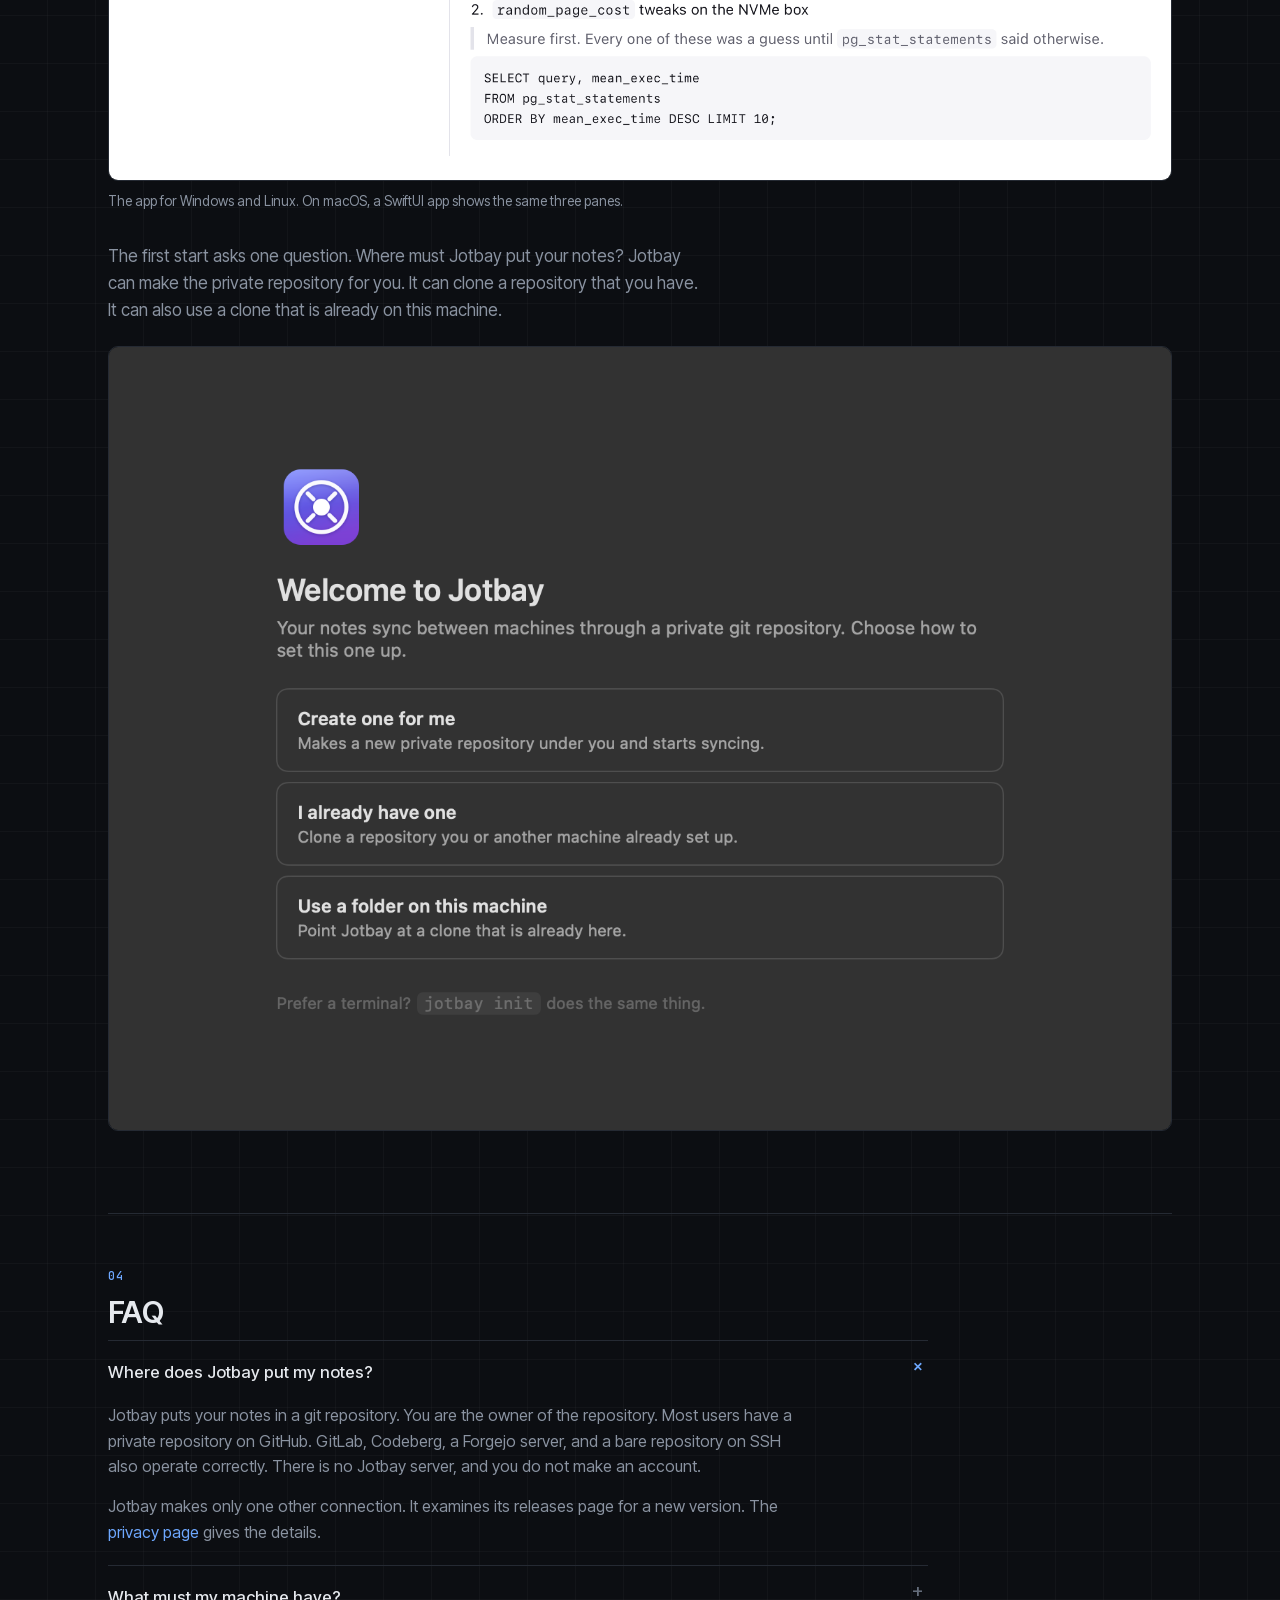
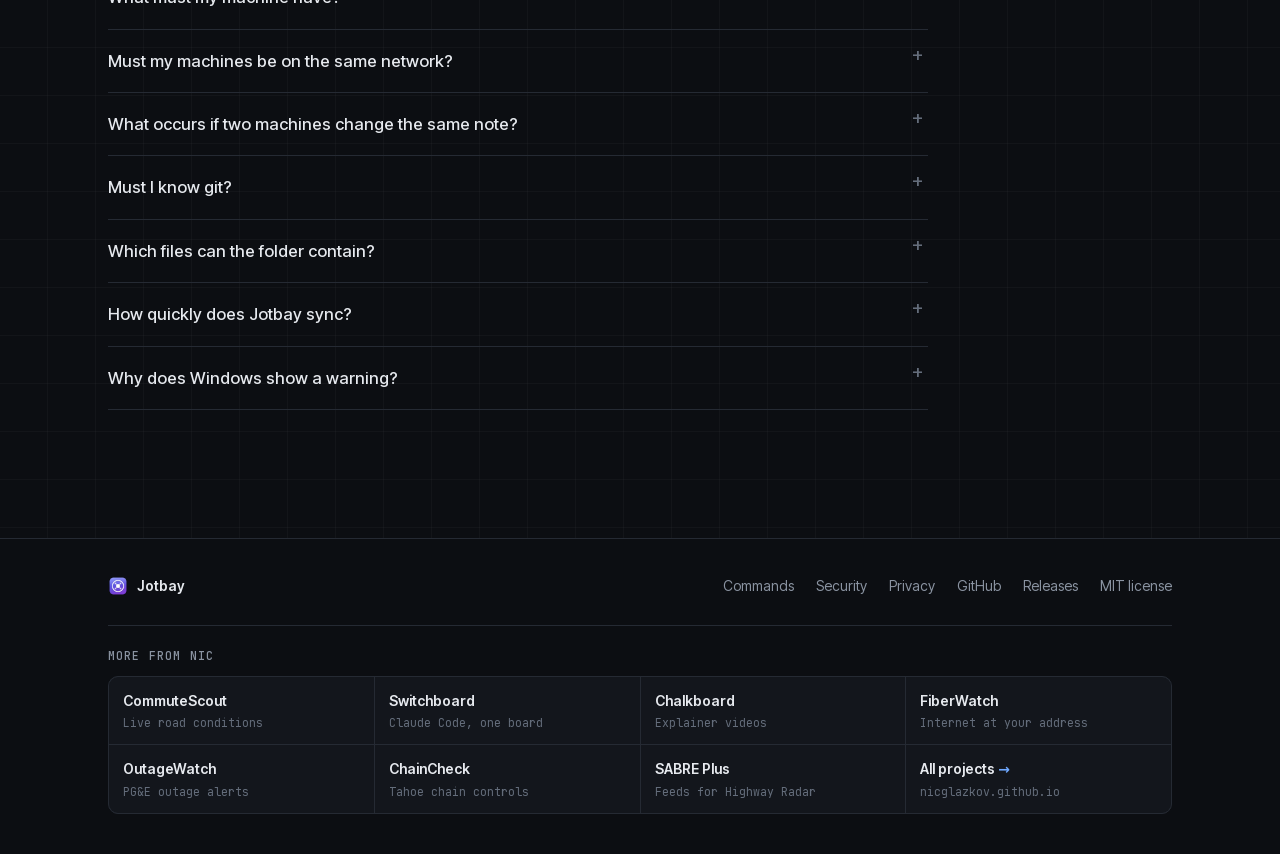
==== commit d7367b89: "Site: Console look shared with the other project sites Graphite with a faint 48px grid, one blue acc" ====
--- a/docs/index.html
+++ b/docs/index.html
@@ -5,8 +5,7 @@
 <meta name="viewport" content="width=device-width, initial-scale=1">
 <title>Jotbay</title>
 <meta name="description" content="Jotbay copies a folder of markdown notes to your macOS, Windows, and Linux machines. It uses a private git repository. There is no server and no account.">
-<meta name="theme-color" content="#f5f5fa" media="(prefers-color-scheme: light)">
-<meta name="theme-color" content="#08080c" media="(prefers-color-scheme: dark)">
+<meta name="theme-color" content="#0c0e12">
 <meta property="og:title" content="Jotbay">
 <meta property="og:description" content="Jotbay puts your notes on all of your machines. It uses a private git repository. You are the owner of the repository.">
 <meta property="og:type" content="website">
@@ -16,10 +15,10 @@
 <link rel="icon" href="images/icon.png">
 <script>
   // Applied before first paint so the page never flashes the wrong theme.
-  (function(){try{var s=localStorage.getItem("jotbay-theme");
+  (function(){try{var q = location.search.match(/theme=(light|dark)/), s = q ? q[1] : localStorage.getItem("jotbay-theme");
   if(s==="light"||s==="dark")document.documentElement.setAttribute("data-theme",s);}catch(e){}})();
 </script>
-<link rel="stylesheet" href="style.css">
+<link rel="stylesheet" href="console.css">
 </head>
 <body>
 
@@ -48,15 +47,24 @@
 <div class="shell">
 
   <header class="hero">
-    <img class="icon" src="images/icon.png" alt="" width="96" height="96">
-    <h1>Jotbay puts your notes<br>on all of your machines.</h1>
+    <span class="tag"><i></i>macOS · Windows · Linux</span>
+    <h1>Jotbay puts your notes <em>on all of your machines.</em></h1>
     <p class="lede">One folder of notes, every machine, no server.</p>
     <div class="cta">
       <a class="fill" href="#install">Install Jotbay</a>
-      <a class="ghost" href="https://github.com/nicglazkov/jotbay">See the source</a>
-    </div>
-    <p class="fineprint">macOS, Windows, Linux. MIT license.</p>
+      <a href="https://github.com/nicglazkov/jotbay">See the source</a>
+    </div>
+    <p class="fineprint">MIT license. A private git repository you own; no account.</p>
   </header>
+
+  <figure class="stage">
+    <div class="view flush">
+      <img class="only-light" src="images/macos-main.png" alt="The Jotbay window. It shows four machines and a list of the operations of each machine">
+      <img class="only-dark" src="images/macos-main-dark.png" alt="The Jotbay window. It shows four machines and a list of the operations of each machine">
+    </div>
+    <figcaption data-fig="Fig. 01">Each machine sends its status. If a machine cannot sync for six hours,
+      this window shows the error.</figcaption>
+  </figure>
 
   <section class="panel getit" id="install">
     <h2>Install</h2>
@@ -132,12 +140,6 @@
     </div>
   </section>
 
-  <figure class="stage">
-    <img class="shot only-light" src="images/macos-main.png" alt="The Jotbay window. It shows four machines and a list of the operations of each machine">
-    <img class="shot only-dark" src="images/macos-main-dark.png" alt="The Jotbay window. It shows four machines and a list of the operations of each machine">
-    <figcaption>Each machine sends its status. If a machine cannot sync for six hours,
-      this window shows the error.</figcaption>
-  </figure>
 
   <section class="panel" id="what">
     <h2>Three functions</h2>
@@ -261,14 +263,30 @@
 
 </div>
 
-<footer>
-  <a href="commands.html">Commands</a>
-  <a href="security.html">Security</a>
-  <a href="privacy.html">Privacy</a>
-  <a href="https://github.com/nicglazkov/jotbay">GitHub</a>
-  <a href="https://github.com/nicglazkov/jotbay/releases">Releases</a>
-  <a href="https://github.com/nicglazkov/jotbay/blob/main/LICENSE">MIT license</a>
-</footer>
+<footer class="foot"><div class="shell">
+  <div class="foot-top">
+    <a class="brand" href="index.html"><img src="images/icon.png" alt="">Jotbay</a>
+    <a href="commands.html">Commands</a>
+    <a href="security.html">Security</a>
+    <a href="privacy.html">Privacy</a>
+    <a href="https://github.com/nicglazkov/jotbay">GitHub</a>
+    <a href="https://github.com/nicglazkov/jotbay/releases">Releases</a>
+    <a href="https://github.com/nicglazkov/jotbay/blob/main/LICENSE">MIT license</a>
+  </div>
+  <nav class="more" aria-label="More from Nic">
+    <span class="label">More from Nic</span>
+    <ul>
+      <li><a href="https://commutescout.com"><b>CommuteScout</b><span>Live road conditions</span></a></li>
+      <li><a href="https://nicglazkov.github.io/switchboard/"><b>Switchboard</b><span>Claude Code, one board</span></a></li>
+      <li><a href="https://chalkboard.studio"><b>Chalkboard</b><span>Explainer videos</span></a></li>
+      <li><a href="https://getfiberwatch.com"><b>FiberWatch</b><span>Internet at your address</span></a></li>
+      <li><a href="https://nicglazkov.github.io/outagewatch/"><b>OutageWatch</b><span>PG&amp;E outage alerts</span></a></li>
+      <li><a href="https://nicglazkov.github.io/chaincheck/"><b>ChainCheck</b><span>Tahoe chain controls</span></a></li>
+      <li><a href="https://nicglazkov.github.io/highway-radar-sabre-plus/"><b>SABRE Plus</b><span>Feeds for Highway Radar</span></a></li>
+      <li><a class="home" href="https://nicglazkov.github.io/"><b>All projects</b><span>nicglazkov.github.io</span></a></li>
+    </ul>
+  </nav>
+</div></footer>
 
 <script src="theme.js"></script>
 <script>
--- a/docs/console.css
+++ b/docs/console.css
@@ -0,0 +1,261 @@
+/* Console: the shared skin for Nic's portfolio, Switchboard and the small desktop tools.
+   One skeleton (nav, type scale, footer with the "More from Nic" strip) used by every page.
+   Graphite with a faint 48px grid and one blue accent. Dark first; a light theme is one
+   click away on pages that have the theme switch. Fonts are self-hosted, so the page makes
+   no requests to anyone else. */
+
+@font-face{font-family:"Inter Tight";src:url("fonts/inter-tight-latin.woff2") format("woff2");font-weight:400 700;font-style:normal;font-display:swap}
+@font-face{font-family:"JetBrains Mono";src:url("fonts/jetbrains-mono-latin.woff2") format("woff2");font-weight:400 500;font-style:normal;font-display:swap}
+
+:root{
+  --bg:#0c0e12; --pan:#13161c; --pan2:#171b22; --line:#252a33; --line2:#313844;
+  --fg:#e6e9ee; --mut:#8a93a1; --faint:#646d7b;
+  --acc:#6ea8ff; --acc-soft:rgba(110,168,255,.12); --tag-bg:#121a28; --tag-line:#2b3a55;
+  --grid:rgba(255,255,255,.028); --navbg:rgba(12,14,18,.82);
+  --ok:#5ad19a; --warn:#f0b54a; --bad:#ff7a6e;
+  --f-ui:"Inter Tight",system-ui,-apple-system,"Segoe UI",sans-serif;
+  --f-mono:"JetBrains Mono",ui-monospace,SFMono-Regular,Menlo,monospace;
+  /* Shared type scale */
+  --t-hero:clamp(38px,5.6vw,64px); --t-h2:clamp(24px,2.6vw,30px); --t-h3:17px; --t-body:16px; --t-sub:18px; --t-small:14px; --t-label:11.5px;
+  --nav-h:60px; --shell:1120px; --gutter:28px; --radius:12px;
+  --ease:cubic-bezier(.22,1,.36,1);
+  color-scheme:dark;
+}
+:root[data-theme="light"]{
+  --bg:#f6f7f9; --pan:#ffffff; --pan2:#f0f2f5; --line:#dde1e8; --line2:#c9cfd8;
+  --fg:#11141a; --mut:#566070; --faint:#7d8696;
+  --acc:#2563d4; --acc-soft:rgba(37,99,212,.09); --tag-bg:#eaf1fd; --tag-line:#c4d7f7;
+  --grid:rgba(17,20,26,.045); --navbg:rgba(246,247,249,.85);
+  --ok:#1f8a57; --warn:#a86a12; --bad:#c8372c;
+  color-scheme:light;
+}
+
+*,*::before,*::after{box-sizing:border-box}
+html{-webkit-text-size-adjust:100%;scroll-padding-top:calc(var(--nav-h) + 16px)}
+body{margin:0;background-color:var(--bg);color:var(--fg);font:400 var(--t-body)/1.6 var(--f-ui);-webkit-font-smoothing:antialiased;
+  background-image:linear-gradient(var(--grid) 1px,transparent 1px),linear-gradient(90deg,var(--grid) 1px,transparent 1px);
+  background-size:48px 48px;background-position:-1px -1px}
+img{max-width:100%;height:auto;display:block}
+a{color:var(--acc);text-decoration:none}
+a:hover{text-decoration:underline;text-underline-offset:3px}
+:focus-visible{outline:2px solid var(--acc);outline-offset:3px;border-radius:6px}
+p{margin:0 0 14px}
+h1,h2,h3{margin:0;font-weight:600;text-wrap:balance}
+strong,b{font-weight:600;color:var(--fg)}
+code,kbd{font-family:var(--f-mono);font-size:.86em}
+:not(pre)>code,kbd{background:var(--pan2);border:1px solid var(--line);border-radius:5px;padding:1px 5px;color:var(--fg);white-space:nowrap}
+pre{font:400 13px/1.65 var(--f-mono);background:var(--pan2);border:1px solid var(--line);border-radius:10px;padding:14px 16px;overflow-x:auto;margin:10px 0 14px;color:var(--fg)}
+pre code{background:none;border:0;padding:0;font-size:inherit;white-space:pre}
+summary::-webkit-details-marker{display:none}
+[hidden]{display:none!important}
+.shell{max-width:var(--shell);margin:0 auto;padding-left:max(var(--gutter),env(safe-area-inset-left));padding-right:max(var(--gutter),env(safe-area-inset-right))}
+.grow{flex:1}
+.label{font:500 var(--t-label)/1 var(--f-mono);letter-spacing:.1em;text-transform:uppercase;color:var(--mut)}
+
+/* ---------- Nav (shared skeleton) ---------- */
+.bar{position:sticky;top:0;z-index:20;background:var(--navbg);border-bottom:1px solid var(--line);-webkit-backdrop-filter:saturate(1.4) blur(10px);backdrop-filter:saturate(1.4) blur(10px)}
+.bar .shell{height:var(--nav-h);display:flex;align-items:center;gap:18px}
+.bar .brand{display:flex;align-items:center;gap:10px;color:var(--fg);font-weight:600;font-size:15px;letter-spacing:-.01em;text-decoration:none;white-space:nowrap}
+.bar .brand img{width:24px;height:24px;border-radius:6px}
+.bar .brand b{font-weight:600}
+.mark{width:22px;height:22px;border-radius:6px;background:linear-gradient(135deg,#2a3a5c,#16203a);border:1px solid #3a4a6e;display:grid;place-items:center;flex:none}
+.mark i{width:6px;height:6px;border-radius:50%;background:#6ea8ff;box-shadow:0 0 10px #6ea8ff}
+.bar nav{display:flex;gap:22px;font-size:13.5px}
+.bar nav a{color:var(--mut);text-decoration:none;transition:color .15s}
+.bar nav a:hover{color:var(--fg)}
+.themer{display:flex;border:1px solid var(--line);border-radius:8px;overflow:hidden;background:var(--pan)}
+.themer button{appearance:none;border:0;background:none;color:var(--faint);width:30px;height:28px;display:grid;place-items:center;cursor:pointer}
+.themer button+button{border-left:1px solid var(--line)}
+.themer button svg{width:15px;height:15px}
+.themer button[aria-pressed="true"]{color:var(--fg);background:var(--pan2)}
+.themer button:hover{color:var(--fg)}
+
+/* ---------- Hero ---------- */
+.hero{padding:88px 0 0;max-width:900px}
+.hero .icon{width:56px;height:56px;border-radius:13px;margin:0 0 26px}
+.tag{display:inline-flex;align-items:center;gap:8px;font:500 12px/1 var(--f-mono);color:var(--acc);border:1px solid var(--tag-line);background:var(--tag-bg);padding:7px 11px;border-radius:99px;margin:0 0 24px}
+.tag i{width:6px;height:6px;border-radius:50%;background:currentColor}
+.hero h1{font-size:var(--t-hero);overflow-wrap:break-word;line-height:1.02;letter-spacing:-.035em;margin:0 0 18px}
+.hero h1 em{font-style:normal;color:var(--mut)}
+.hero .lede{color:var(--mut);font-size:var(--t-sub);line-height:1.55;max-width:56ch;margin:0 0 28px}
+.cta{display:flex;flex-wrap:wrap;align-items:center;gap:10px}
+.cta a,.btn{display:inline-flex;align-items:center;gap:8px;font:500 14px/1 var(--f-ui);padding:12px 16px;border-radius:8px;border:1px solid var(--line);background:var(--pan);color:var(--fg);text-decoration:none;transition:border-color .15s,background .15s}
+.cta a:hover,.btn:hover{border-color:var(--line2);text-decoration:none}
+.cta a.fill,.btn.pri{background:var(--fg);color:var(--bg);border-color:var(--fg)}
+.cta a.fill:hover,.btn.pri:hover{background:color-mix(in srgb,var(--fg) 88%,var(--acc))}
+.cta .cmd{font:400 13px/1 var(--f-mono);color:var(--mut);padding:12px 14px;border:1px dashed var(--line2);border-radius:8px;background:var(--pan);white-space:nowrap;overflow:hidden;text-overflow:ellipsis;max-width:100%}
+.cta .cmd::before{content:"$ ";color:var(--faint)}
+.fineprint{font:400 12.5px/1.5 var(--f-mono);color:var(--faint);margin:18px 0 0}
+
+/* The real app, right under the headline */
+.stage{margin:44px 0 0;border:1px solid var(--line);border-radius:14px;background:var(--pan);overflow:hidden;position:relative}
+.stage .view{padding:36px 28px;display:flex;justify-content:center;align-items:center;gap:28px;flex-wrap:wrap;
+  background-image:radial-gradient(ellipse at 50% 0%,var(--acc-soft),transparent 70%),linear-gradient(var(--grid) 1px,transparent 1px),linear-gradient(90deg,var(--grid) 1px,transparent 1px);background-size:auto,24px 24px,24px 24px}
+.stage .view.flush{padding:0}
+.stage .view img{border-radius:10px;box-shadow:0 24px 60px -24px rgba(0,0,0,.6)}
+.stage .view.flush img{border-radius:0;box-shadow:none;width:100%}
+.stage figcaption,.cap{display:flex;gap:14px;align-items:baseline;border-top:1px solid var(--line);padding:12px 16px;font-size:13.5px;color:var(--mut);margin:0;background:var(--pan)}
+.stage figcaption::before,.cap::before{content:attr(data-fig);font:500 11px/1 var(--f-mono);letter-spacing:.08em;text-transform:uppercase;color:var(--faint);white-space:nowrap}
+
+/* ---------- Sections ---------- */
+main,.page{counter-reset:sec}
+.panel{padding:56px 0 8px;margin-top:56px;border-top:1px solid var(--line);counter-increment:sec}
+.panel>h2,.panel h2:first-child{font-size:var(--t-h2);line-height:1.15;letter-spacing:-.022em;margin:0 0 10px;max-width:30ch}
+.panel>h2::before{content:counter(sec,decimal-leading-zero);display:block;font:500 var(--t-label)/1 var(--f-mono);letter-spacing:.1em;color:var(--acc);margin:0 0 14px}
+.panel .note{color:var(--mut);font-size:17px;max-width:60ch;margin:0 0 28px}
+.panel>p,.panel li{max-width:72ch;color:var(--mut)}
+.panel>p strong,.panel li strong{color:var(--fg)}
+.panel h3{font-size:var(--t-h3);letter-spacing:-.01em;margin:26px 0 8px}
+.panel h3.sub{font-size:19px;margin:40px 0 10px}
+.panel ul,.panel ol{padding-left:20px;margin:6px 0 14px}
+.panel li{margin:4px 0}
+
+/* Hairline grid of cells (replaces the old trio cards) */
+.trio,.pair,.plat{display:grid;grid-template-columns:repeat(3,minmax(0,1fr));gap:1px;background:var(--line);border:1px solid var(--line);border-radius:var(--radius);overflow:hidden;margin:8px 0 18px}
+.pair{grid-template-columns:repeat(2,minmax(0,1fr))}
+.chip,.os{background:var(--pan);padding:22px 22px 20px;min-width:0}
+.chip h3,.os h3{font-size:var(--t-h3);margin:0 0 8px;display:flex;align-items:center;gap:8px;flex-wrap:wrap}
+.chip p,.os p{color:var(--mut);font-size:15px;margin:0}
+.chip h3 a{color:var(--fg)}
+.os .file{display:inline-block;margin-top:12px;font:400 12px/1 var(--f-mono);color:var(--faint)}
+.badge{font:500 10.5px/1 var(--f-mono);letter-spacing:.06em;text-transform:uppercase;padding:4px 7px;border-radius:99px;border:1px solid var(--line2);color:var(--mut)}
+.badge.ok{color:var(--ok);border-color:color-mix(in srgb,var(--ok) 40%,transparent)}
+.badge.warn{color:var(--warn);border-color:color-mix(in srgb,var(--warn) 40%,transparent)}
+
+/* Image + text rows */
+.b1 .row{display:grid;grid-template-columns:1fr 1fr;gap:48px;align-items:center;padding:28px 0;border-bottom:1px solid var(--line)}
+.b1 .row:last-child{border-bottom:0}
+.b1 .row.flip .art{order:2}
+.b1 .art{background:var(--pan);border:1px solid var(--line);border-radius:var(--radius);padding:28px;display:grid;place-items:center}
+.b1 .art img{max-height:340px;width:auto;border-radius:8px}
+.b1 h3{font-size:20px;margin:0 0 8px}
+.b1 p{color:var(--mut);margin:0}
+
+/* Screenshots */
+figure{margin:0}
+.shot{border-radius:10px;border:1px solid var(--line)}
+.panel figure{margin:18px 0}
+.panel figcaption,figure>figcaption{font-size:13.5px;color:var(--mut);margin-top:10px}
+.only-dark{display:block}.only-light{display:none}
+:root[data-theme="light"] .only-light{display:block}
+:root[data-theme="light"] .only-dark{display:none}
+
+/* Install */
+.d2{display:grid;grid-template-columns:1.25fr 1fr;gap:16px;align-items:start}
+.d2 .stack{display:grid;gap:16px}
+.track{background:var(--pan);border:1px solid var(--line);border-radius:var(--radius);padding:22px;min-width:0}
+.track.lead{border-color:var(--tag-line)}
+.track h3{margin:0 0 6px;font-size:var(--t-h3)}
+.track .hint{color:var(--mut);font-size:14.5px;margin:0 0 6px}
+.track .badge{display:inline-block;margin-bottom:12px;color:var(--acc);border-color:var(--tag-line)}
+.track ol{list-style:none;padding:0;margin:14px 0 0;counter-reset:st}
+.track ol li{counter-increment:st;position:relative;padding:0 0 18px 40px;margin:0;max-width:none}
+.track ol li:last-child{padding-bottom:0}
+.track ol li::before{content:counter(st,decimal-leading-zero);position:absolute;left:0;top:1px;font:500 11.5px/1 var(--f-mono);color:var(--acc);border:1px solid var(--tag-line);background:var(--tag-bg);border-radius:6px;padding:5px 6px}
+.track ol strong{display:block;color:var(--fg);font-size:15.5px}
+.track ol span{display:block;color:var(--mut);font-size:14.5px}
+.instep-actions{display:flex;flex-wrap:wrap;gap:14px;align-items:center;margin-top:10px}
+.instep-btn{display:inline-block;font:500 13.5px/1 var(--f-ui);padding:10px 14px;border-radius:8px;background:var(--fg);color:var(--bg)!important;text-decoration:none!important}
+.instep-link{font-size:13.5px}
+.instep-link::after{content:" \2192"}
+
+.tabrow{display:flex;align-items:center;gap:14px;flex-wrap:wrap;margin:0 0 18px}
+.tabs{display:inline-flex;border:1px solid var(--line);border-radius:9px;background:var(--pan);padding:3px;gap:2px}
+.tabs button{appearance:none;border:0;background:none;color:var(--mut);font:500 13px/1 var(--f-ui);padding:9px 14px;border-radius:6px;cursor:pointer}
+.tabs button:hover{color:var(--fg)}
+.tabs button[aria-selected="true"]{background:var(--pan2);color:var(--fg);box-shadow:inset 0 0 0 1px var(--line2)}
+.ver{font:500 12px/1 var(--f-mono);color:var(--acc);border:1px solid var(--tag-line);background:var(--tag-bg);padding:6px 9px;border-radius:99px}
+.dlrow{display:flex;gap:10px;flex-wrap:wrap;margin:0 0 12px}
+.dl{display:flex;flex-direction:column;gap:5px;padding:14px 18px;border-radius:10px;border:1px solid var(--line);background:var(--pan);color:var(--fg);text-decoration:none!important;min-width:250px;transition:border-color .15s,background .15s}
+.dl:hover{border-color:var(--line2)}
+.dl .t{font-weight:600;font-size:15px}
+.dl .s{font-size:12.5px;color:var(--mut);font-family:var(--f-mono)}
+.dl.primary{background:var(--fg);border-color:var(--fg);color:var(--bg)}
+.dl.primary .s{color:color-mix(in srgb,var(--bg) 62%,var(--fg))}
+.dl.primary:hover{background:color-mix(in srgb,var(--fg) 88%,var(--acc))}
+.dlnote{color:var(--mut);font-size:14.5px;max-width:72ch}
+.osp h3{margin:24px 0 6px;font-size:15px}
+
+/* Questions */
+.qa,.qa-list details{border-bottom:1px solid var(--line);max-width:820px}
+.qa:first-of-type,.qa-list details:first-of-type{border-top:1px solid var(--line)}
+.qa summary,.qa-list summary{list-style:none;cursor:pointer;padding:18px 36px 18px 0;font-weight:500;font-size:16.5px;position:relative}
+.qa summary::after,.qa-list summary::after{content:"+";position:absolute;right:4px;top:15px;font:400 20px/1 var(--f-mono);color:var(--faint);transition:transform .2s var(--ease)}
+.qa[open] summary::after,.qa-list details[open] summary::after{transform:rotate(45deg);color:var(--acc)}
+.qa p,.qa-list details p{color:var(--mut);max-width:70ch;margin:0 0 14px}
+.qa p:last-child,.qa-list details p:last-child{margin-bottom:20px}
+
+/* States strip (gcloud-dot) */
+.states{display:grid;grid-template-columns:repeat(5,1fr);gap:1px;background:var(--line);border:1px solid var(--line);border-radius:var(--radius);overflow:hidden;margin:0 0 22px}
+.states figure{background:var(--pan);padding:20px 12px 16px;display:flex;flex-direction:column;align-items:center;text-align:center;gap:12px;margin:0}
+.states img{height:30px;width:auto}
+.states figcaption{display:flex;flex-direction:column;gap:2px;font-size:13px;color:var(--mut);margin:0}
+.states figcaption b{color:var(--fg);font-size:14px}
+
+/* Tables */
+table{width:100%;border-collapse:collapse;font-size:15px;margin:6px 0 16px}
+th,td{text-align:left;vertical-align:top;padding:12px 14px 12px 0;border-bottom:1px solid var(--line)}
+th{font:500 11.5px/1.5 var(--f-mono);letter-spacing:.06em;text-transform:uppercase;color:var(--mut);width:30%}
+td{color:var(--fg)}
+
+/* Policy and reference pages */
+.doc,.subhead{padding-top:72px;padding-bottom:0}
+.doc>*,.subhead>*{max-width:820px}
+.doc h1,.subhead h1{font-size:clamp(32px,4.2vw,46px);letter-spacing:-.03em;line-height:1.05;margin:0 0 12px}
+.doc .stamp,.subhead p,.updated{color:var(--mut);font-size:16px;margin:0}
+.updated{font:400 12.5px/1.5 var(--f-mono);color:var(--faint);margin-top:10px}
+.back{display:inline-block;font:500 12px/1 var(--f-mono);color:var(--mut);margin:0 0 22px;letter-spacing:.02em}
+.doc~main .panel,.subhead~.panel,.page .panel{margin-top:48px;padding-top:48px}
+.doc~main .panel:first-child,.subhead+.panel{margin-top:40px}
+
+/* ---------- Footer (shared skeleton) ---------- */
+.foot{margin-top:120px;border-top:1px solid var(--line);background:var(--bg)}
+.foot .shell{padding-top:36px;padding-bottom:40px}
+.foot-top{display:flex;flex-wrap:wrap;gap:12px 22px;align-items:center;font-size:14px}
+.foot-top .brand{display:flex;align-items:center;gap:9px;font-weight:600;color:var(--fg);margin-right:auto;text-decoration:none}
+.foot-top .brand img{width:20px;height:20px;border-radius:5px}
+.foot-top a{color:var(--mut)}
+.foot-top a:hover{color:var(--fg)}
+.more{margin-top:28px;padding-top:24px;border-top:1px solid var(--line)}
+.more .label{display:block;margin:0 0 14px}
+.more ul{list-style:none;margin:0;padding:0;display:grid;grid-template-columns:repeat(4,1fr);gap:1px;background:var(--line);border:1px solid var(--line);border-radius:10px;overflow:hidden}
+.more li{background:var(--pan);min-width:0}
+.more a{display:block;padding:13px 14px;color:var(--fg);text-decoration:none;height:100%;transition:background .15s}
+.more a:hover{background:var(--pan2)}
+.more a b{display:block;font-weight:600;font-size:14px}
+.more a span{display:block;font:400 11.5px/1.4 var(--f-mono);color:var(--faint);margin-top:3px}
+.more a.home b::after{content:" \2192";color:var(--acc)}
+.foot .fineprint{margin-top:22px}
+
+/* ---------- Motion (only the stage arriving) ---------- */
+@media (prefers-reduced-motion:no-preference){
+  .stage,.hero>*{animation:cx-rise .7s var(--ease) both}
+  .hero>*:nth-child(2){animation-delay:.04s}.hero>*:nth-child(3){animation-delay:.08s}.hero>*:nth-child(4){animation-delay:.12s}
+  .stage{animation-delay:.18s}
+  .mark i{animation:cx-pulse 2.4s ease-in-out infinite}
+}
+@keyframes cx-rise{from{opacity:0;transform:translateY(10px)}to{opacity:1;transform:none}}
+@keyframes cx-pulse{50%{opacity:.45}}
+
+/* ---------- Small screens ---------- */
+@media (max-width:900px){
+  .trio,.plat{grid-template-columns:1fr}
+  .states{grid-template-columns:repeat(3,1fr)}
+  .d2{grid-template-columns:1fr}
+  .more ul{grid-template-columns:repeat(2,1fr)}
+  .b1 .row{grid-template-columns:1fr;gap:20px}
+  .b1 .row.flip .art{order:0}
+}
+@media (max-width:720px){
+  :root{--gutter:16px;--t-hero:clamp(34px,9.6vw,46px)}
+  body{overflow-x:clip}
+  .bar nav{display:none}
+  .hero{padding-top:56px}
+  .pair{grid-template-columns:1fr}
+  .states{grid-template-columns:repeat(2,1fr)}
+  .panel{margin-top:48px;padding-top:48px}
+  .stage .view{padding:22px 16px;gap:16px}
+  .dl{min-width:0;width:100%}
+  th{width:38%}
+  .foot{margin-top:80px}
+}
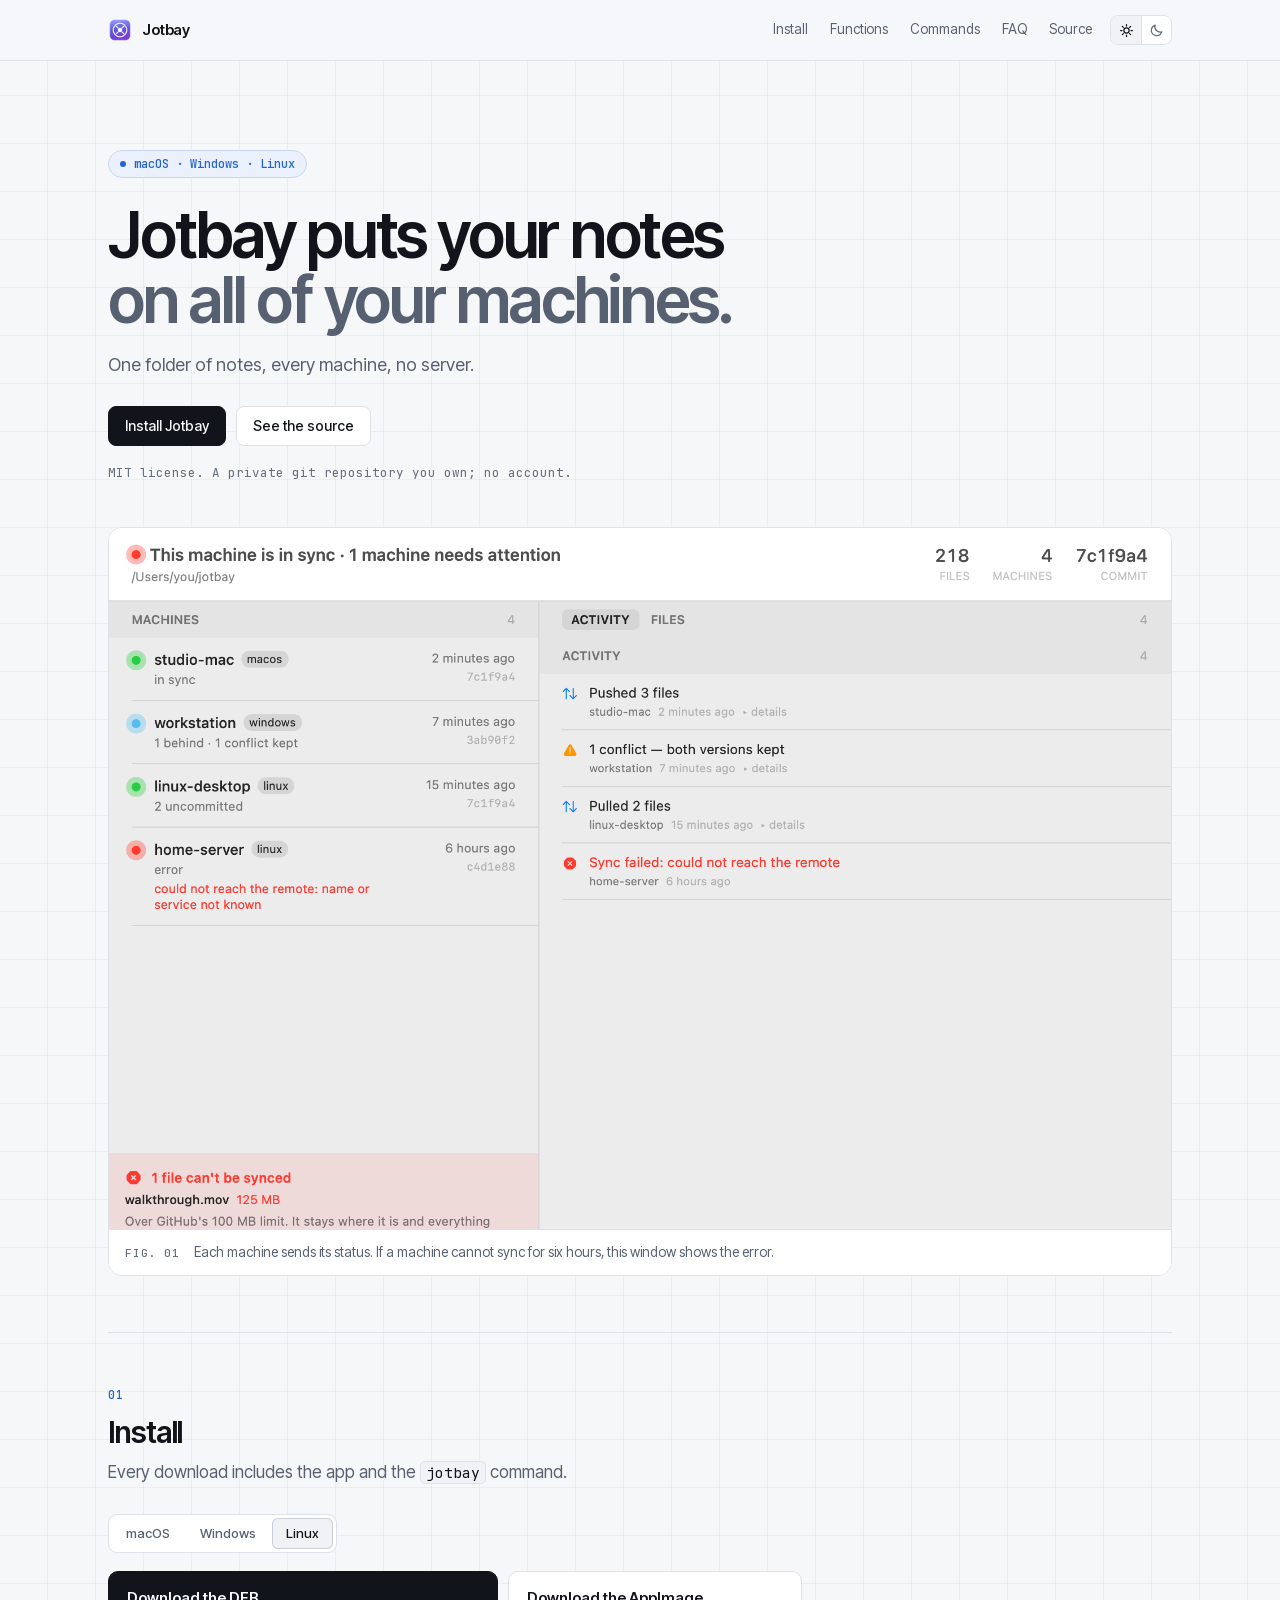
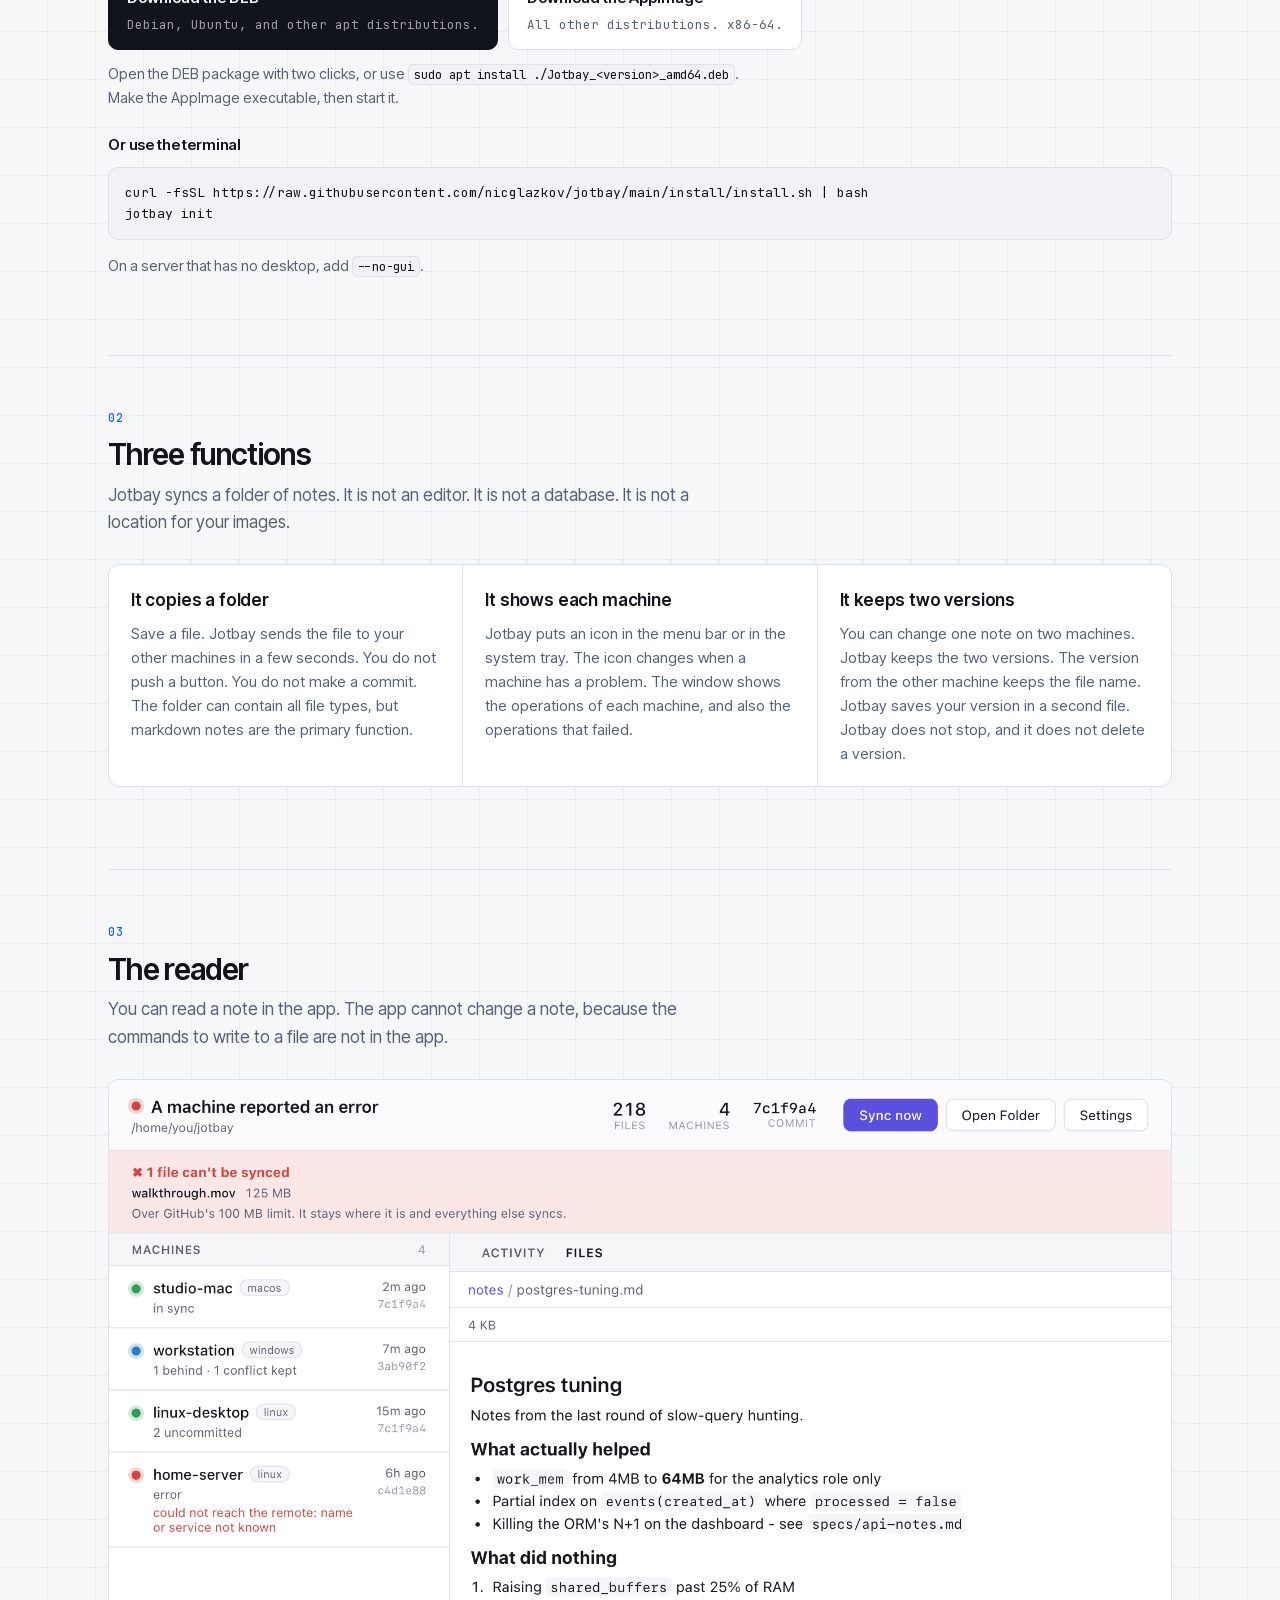
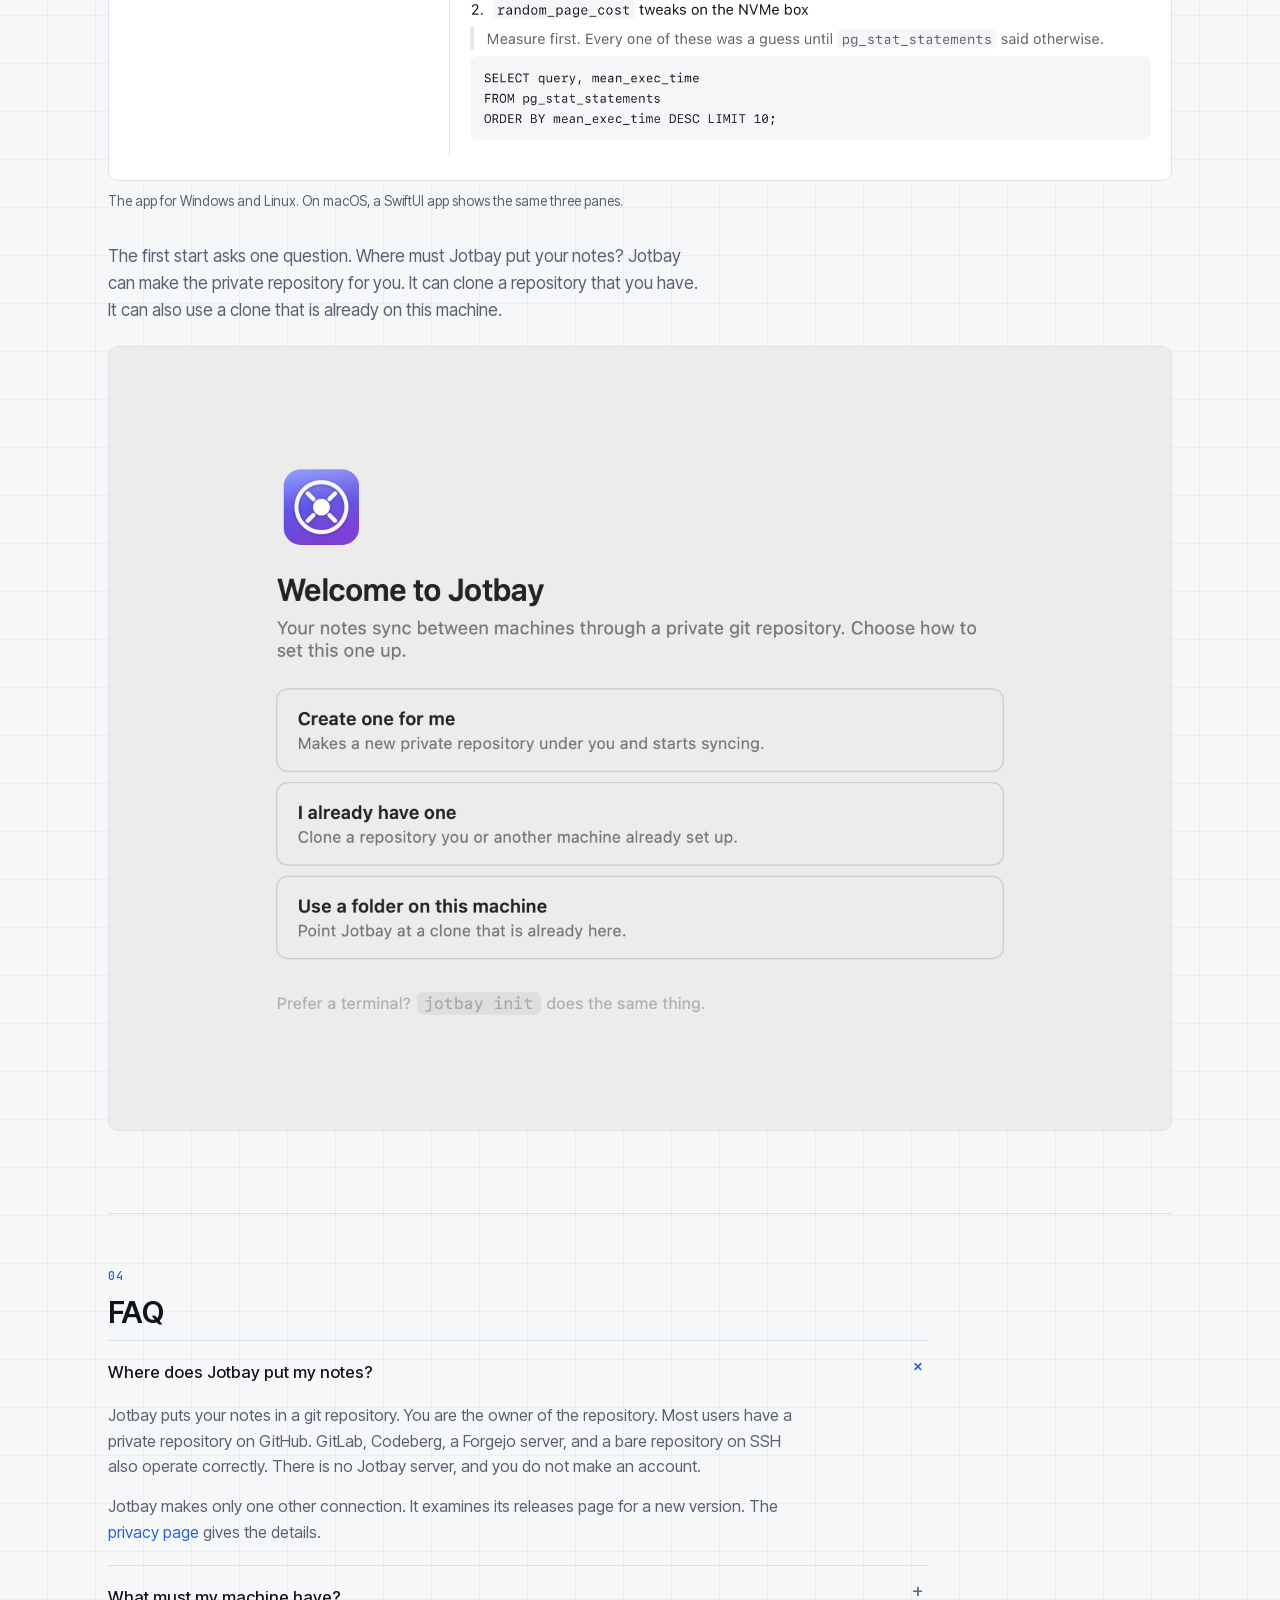
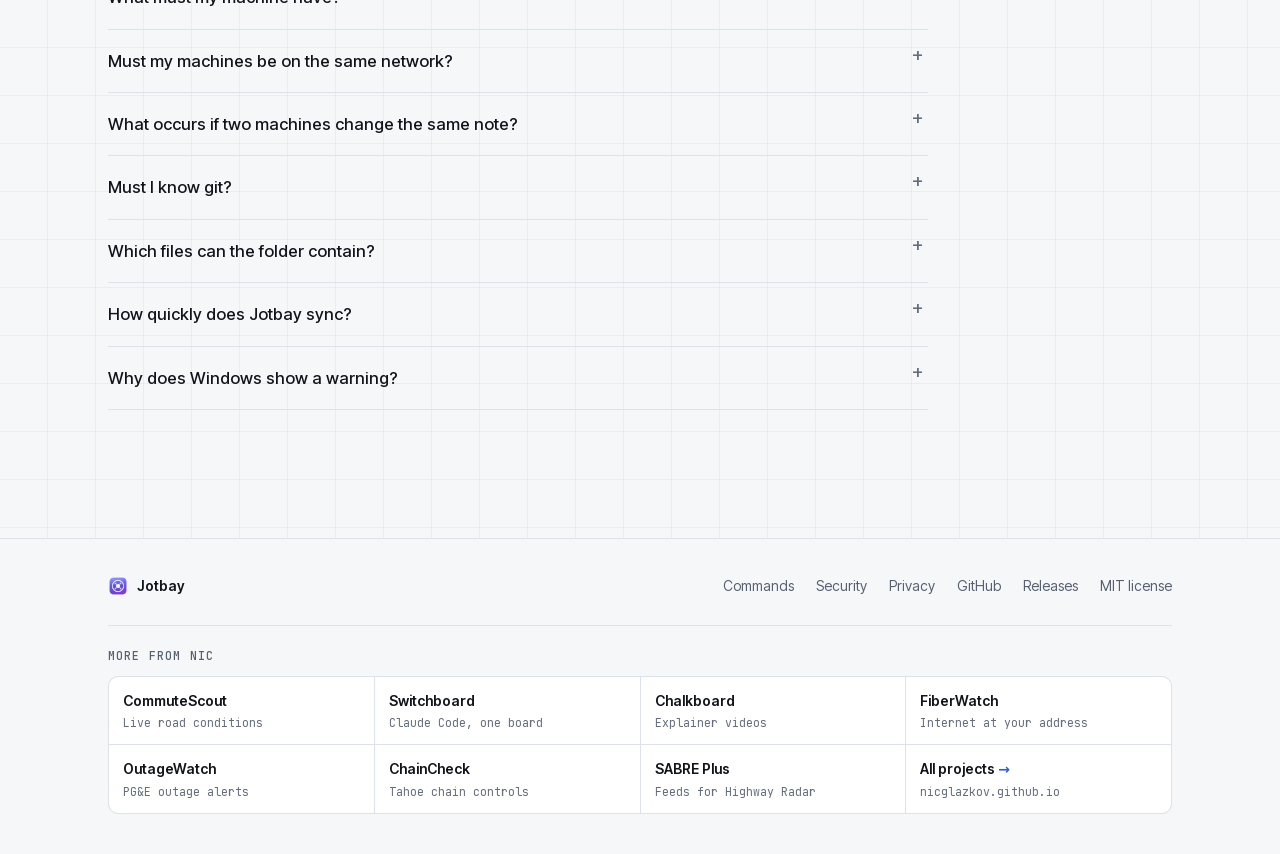
==== commit 4fef6d6d: "Site: follow the system light or dark setting by default The toggle and ?theme= override still win. " ====
--- a/docs/index.html
+++ b/docs/index.html
@@ -5,7 +5,8 @@
 <meta name="viewport" content="width=device-width, initial-scale=1">
 <title>Jotbay</title>
 <meta name="description" content="Jotbay copies a folder of markdown notes to your macOS, Windows, and Linux machines. It uses a private git repository. There is no server and no account.">
-<meta name="theme-color" content="#0c0e12">
+<meta name="theme-color" content="#f6f7f9" media="(prefers-color-scheme: light)">
+<meta name="theme-color" content="#0c0e12" media="(prefers-color-scheme: dark)">
 <meta property="og:title" content="Jotbay">
 <meta property="og:description" content="Jotbay puts your notes on all of your machines. It uses a private git repository. You are the owner of the repository.">
 <meta property="og:type" content="website">
@@ -15,8 +16,10 @@
 <link rel="icon" href="images/icon.png">
 <script>
   // Applied before first paint so the page never flashes the wrong theme.
-  (function(){try{var q = location.search.match(/theme=(light|dark)/), s = q ? q[1] : localStorage.getItem("jotbay-theme");
-  if(s==="light"||s==="dark")document.documentElement.setAttribute("data-theme",s);}catch(e){}})();
+  // ?theme=light|dark wins for one visit, then a saved choice, then the system setting.
+  (function(){var s=null;try{var q=location.search.match(/theme=(light|dark)/);s=q?q[1]:localStorage.getItem("jotbay-theme");}catch(e){}
+  if(s!=="light"&&s!=="dark")s=window.matchMedia&&matchMedia("(prefers-color-scheme: light)").matches?"light":"dark";
+  document.documentElement.setAttribute("data-theme",s);})();
 </script>
 <link rel="stylesheet" href="console.css">
 </head>
--- a/docs/console.css
+++ b/docs/console.css
@@ -1,7 +1,7 @@
 /* Console: the shared skin for Nic's portfolio, Switchboard and the small desktop tools.
    One skeleton (nav, type scale, footer with the "More from Nic" strip) used by every page.
-   Graphite with a faint 48px grid and one blue accent. Dark first; a light theme is one
-   click away on pages that have the theme switch. Fonts are self-hosted, so the page makes
+   Graphite with a faint 48px grid and one blue accent, in dark and light. Each page picks its
+   default theme in a small inline <head> script (the tools follow the system, the portfolio starts light). Fonts are self-hosted, so the page makes
    no requests to anyone else. */
 
 @font-face{font-family:"Inter Tight";src:url("fonts/inter-tight-latin.woff2") format("woff2");font-weight:400 700;font-style:normal;font-display:swap}
@@ -23,10 +23,10 @@
 }
 :root[data-theme="light"]{
   --bg:#f6f7f9; --pan:#ffffff; --pan2:#f0f2f5; --line:#dde1e8; --line2:#c9cfd8;
-  --fg:#11141a; --mut:#566070; --faint:#7d8696;
+  --fg:#11141a; --mut:#566070; --faint:#646d7c;
   --acc:#2563d4; --acc-soft:rgba(37,99,212,.09); --tag-bg:#eaf1fd; --tag-line:#c4d7f7;
   --grid:rgba(17,20,26,.045); --navbg:rgba(246,247,249,.85);
-  --ok:#1f8a57; --warn:#a86a12; --bad:#c8372c;
+  --ok:#1a7a4c; --warn:#91590d; --bad:#c8372c;
   color-scheme:light;
 }
 
